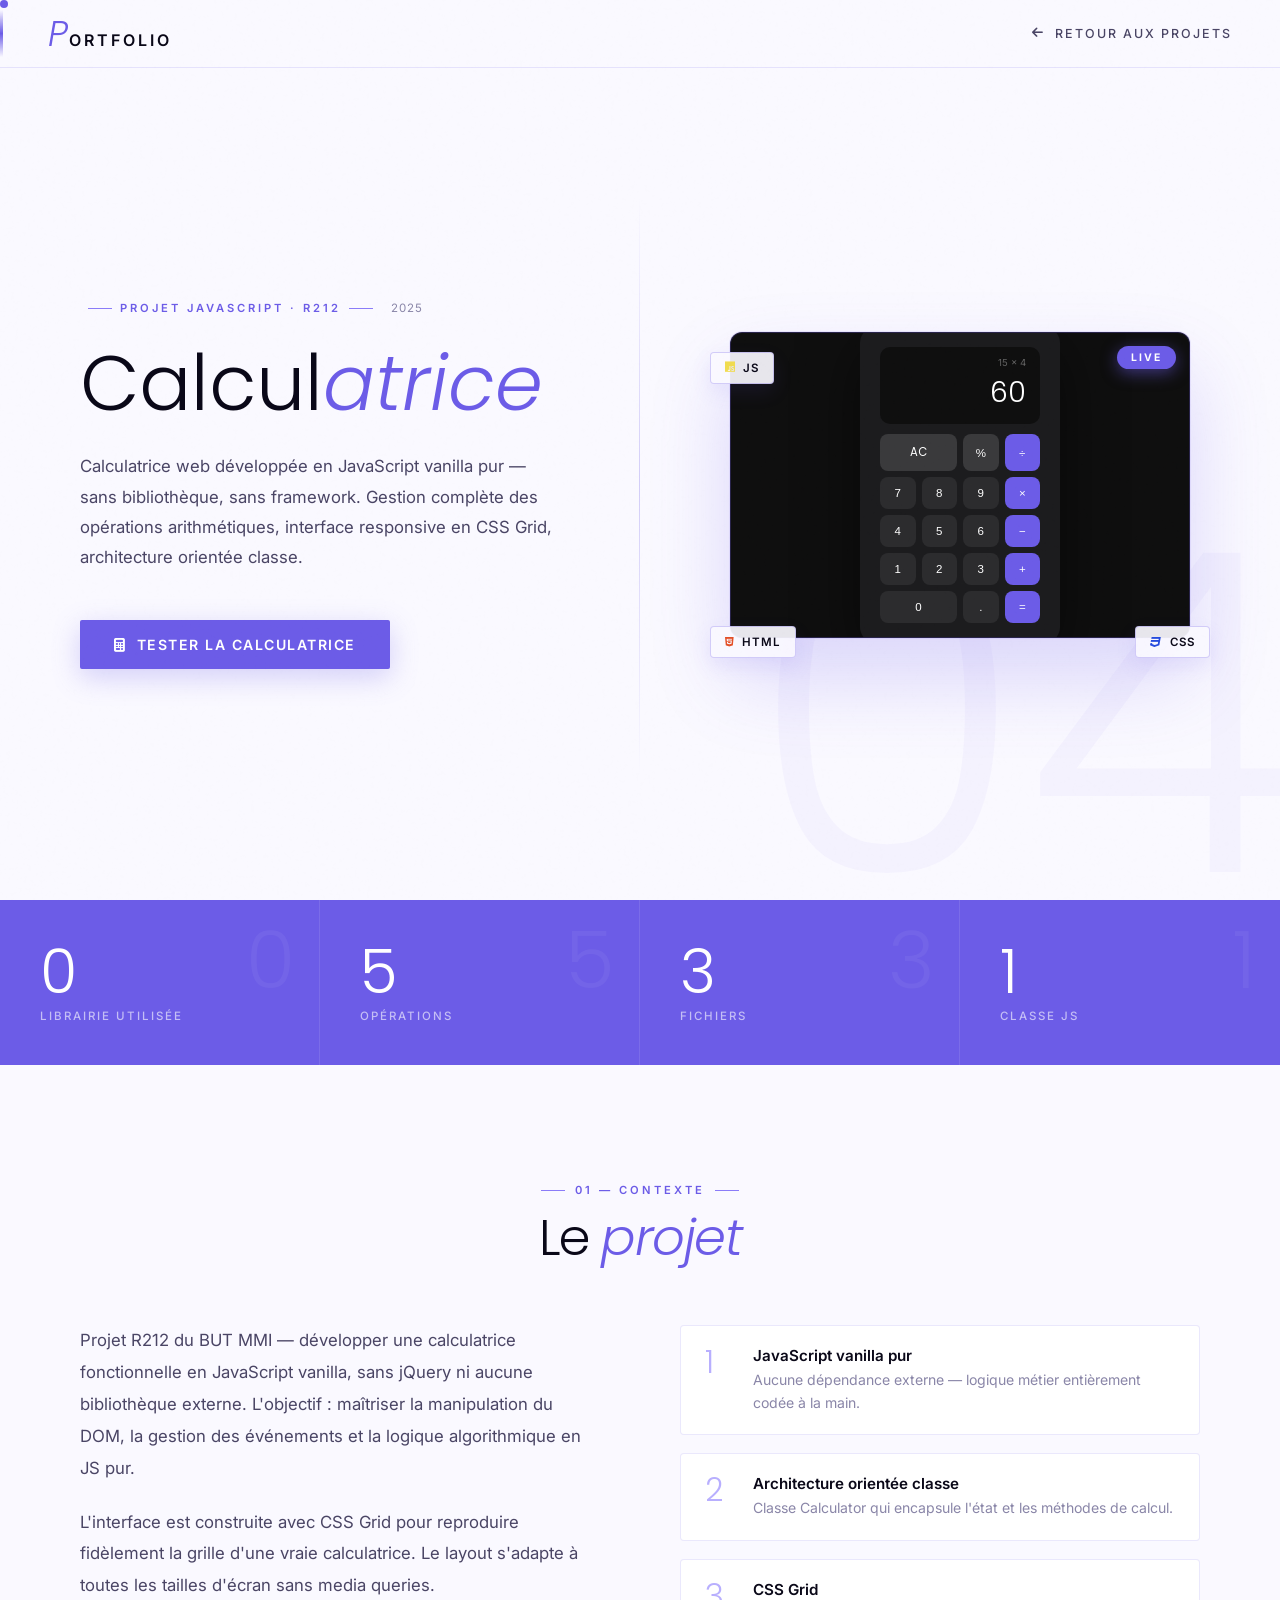
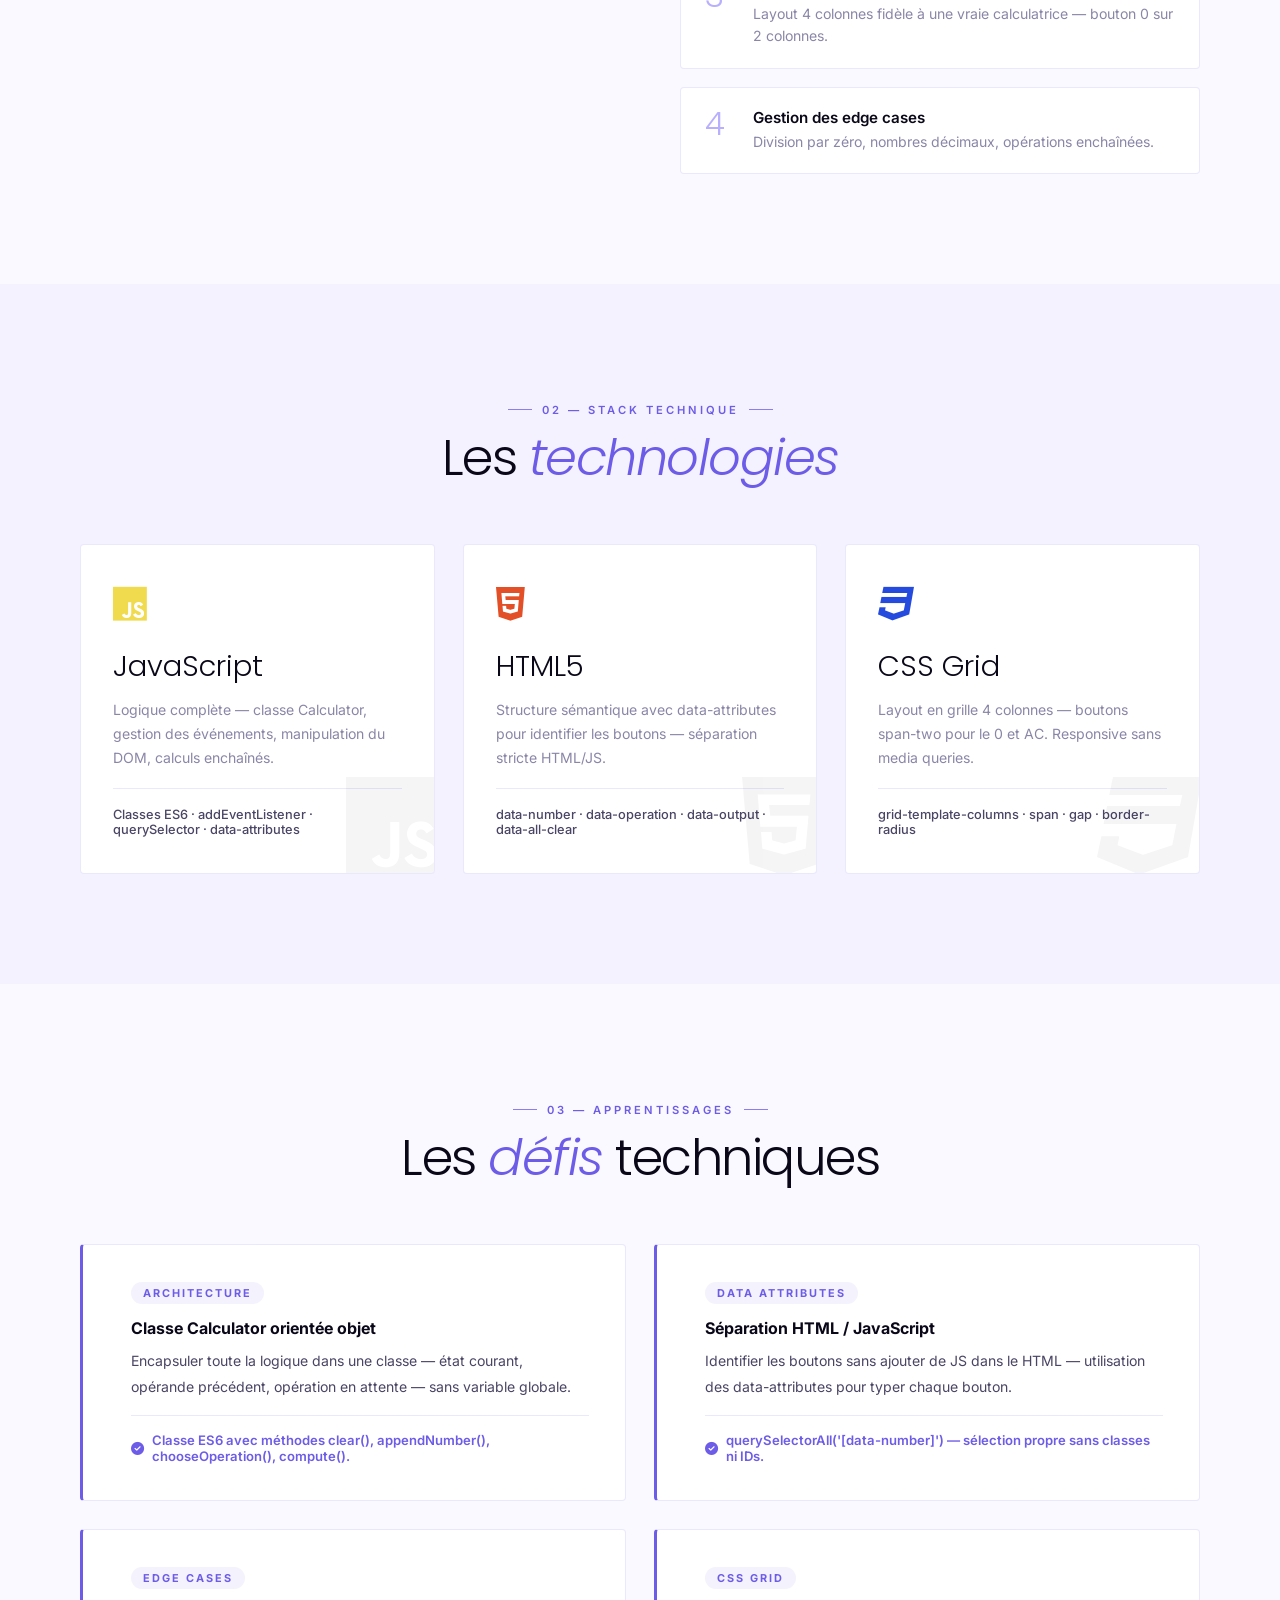
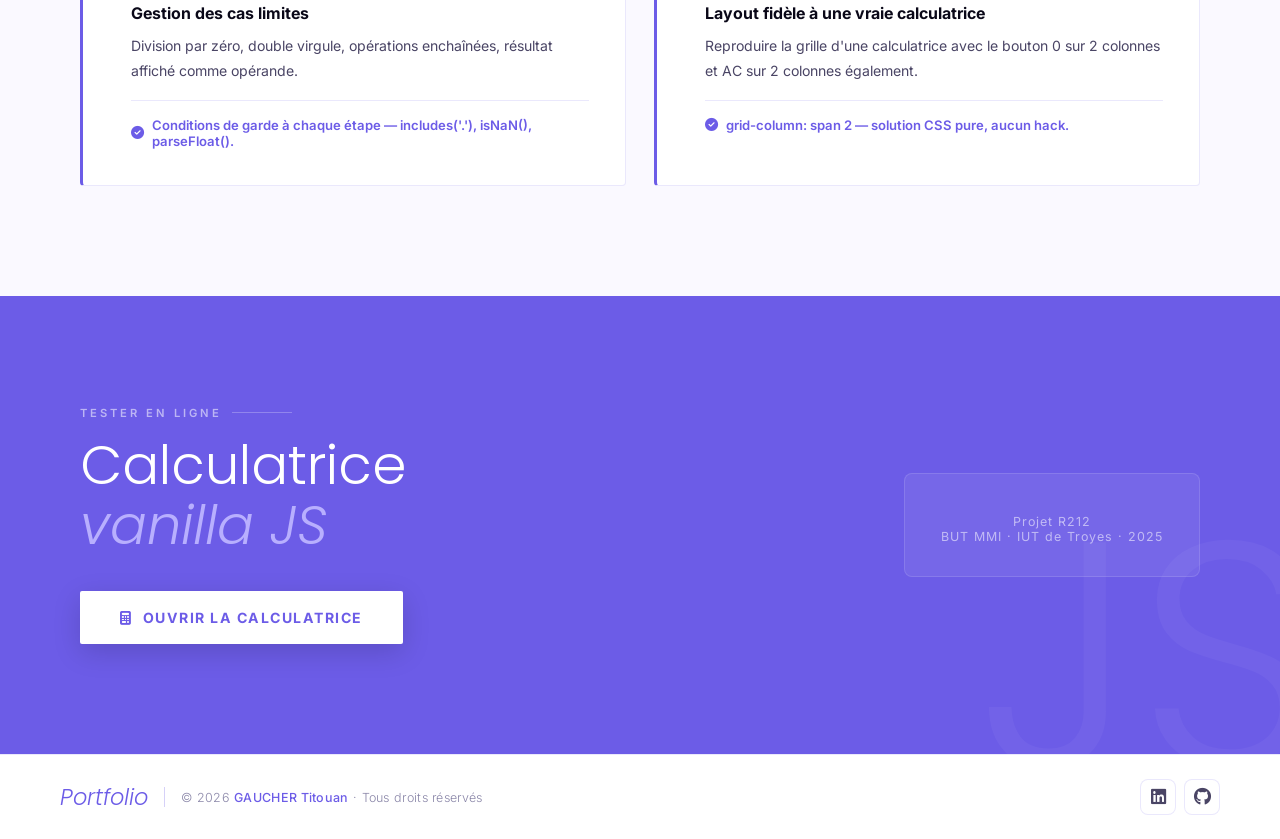
==== projet-calculatrice.html @ d7e6a880 "Optimisations EcoIndex, SEO et GEO" ====
<!DOCTYPE html>
<html lang="fr">
<head>
  <meta charset="UTF-8" />
  <meta name="viewport" content="width=device-width, initial-scale=1.0, viewport-fit=cover" />
  <meta name="description" content="Calculatrice développée en JavaScript vanilla par Titouan Gaucher, étudiant BUT MMI à Troyes. Interface moderne sans framework." />
  <title>Calculatrice JavaScript Vanilla | Titouan Gaucher</title>

  <link rel="canonical" href="https://titoox.github.io/projet-calculatrice.html" />
  <meta property="og:title" content="Calculatrice JavaScript Vanilla | Titouan Gaucher">
  <meta property="og:description" content="Calculatrice développée en JavaScript vanilla par Titouan Gaucher, étudiant BUT MMI à Troyes.">
  <meta property="og:image" content="https://titoox.github.io/images/photo_profil.webp">
  <meta property="og:type" content="website">
  <meta property="og:url" content="https://titoox.github.io/projet-calculatrice.html">
  <meta property="og:locale" content="fr_FR">
  <link rel="preconnect" href="https://fonts.googleapis.com" crossorigin>
  <link rel="preconnect" href="https://fonts.gstatic.com" crossorigin>
  <link rel="stylesheet" href="https://fonts.googleapis.com/css2?family=Poppins:ital,wght@0,300;0,400;0,600;0,700;0,800;1,300&family=Inter:wght@200;300;400;500&display=swap">
  <link rel="stylesheet" href="https://cdnjs.cloudflare.com/ajax/libs/font-awesome/6.5.2/css/all.min.css" />
  <link rel="icon" type="image/png" href="./images/favicon.png" />
  <link rel="stylesheet" href="css/styles.css" />
  <link rel="stylesheet" href="css/responsive.css" />
  <link rel="stylesheet" href="css/scroll.css" />
  <link rel="stylesheet" href="css/projet.css" />
</head>
<body>

  <div class="cursor" id="cursor"></div>
  <div class="grain-overlay" aria-hidden="true"></div>

  <header class="en-tete">
    <a class="logo" href="index.html">
      <span class="logo-p">P</span>
      <span class="logo-rest">ortfolio</span>
    </a>
    <a class="nav-back" href="index.html#projets">
      <i class="fa-solid fa-arrow-left"></i> Retour aux projets
    </a>
  </header>

  <!-- HERO -->
  <section class="projet-hero">
    <span class="projet-hero__bg-num" aria-hidden="true">04</span>

    <div class="projet-hero__left">
      <div class="projet-meta reveal">
        <span class="projet-meta__label">Projet JavaScript · R212</span>
        <span class="projet-meta__annee">2025</span>
      </div>

      <h1 class="projet-hero__titre reveal">
        Calcul<em>atrice</em>
      </h1>

      <p class="projet-hero__desc reveal">
        Calculatrice web développée en JavaScript vanilla pur — sans bibliothèque, 
        sans framework. Gestion complète des opérations arithmétiques, 
        interface responsive en CSS Grid, architecture orientée classe.
      </p>

      <div class="projet-hero__actions reveal">
        <a class="btn-demo" href="https://titoox.github.io/Calculatrice-JS/" target="_blank" rel="noopener">
          <i class="fa-solid fa-calculator"></i> Tester la calculatrice
        </a>
      </div>
    </div>

    <div class="projet-hero__right">
      <div class="preview-wrapper">
        <span class="preview-badge">Live</span>
        <div class="preview-frame reveal-right" style="background:#0f0f0f; display:flex; align-items:center; justify-content:center; padding:28px;">
          <div style="background:#1c1c1e; border-radius:16px; padding:20px; width:100%; max-width:200px; box-shadow:0 20px 60px rgba(0,0,0,0.5);">
            <div style="background:#0f0f0f; border-radius:10px; padding:10px 14px; text-align:right; margin-bottom:10px;">
              <div style="font-size:0.6em; color:rgba(255,255,255,0.35); margin-bottom:3px; font-family:'Inter',sans-serif;">15 × 4</div>
              <div style="font-size:1.8em; color:white; font-weight:300; font-family:'Poppins',sans-serif;">60</div>
            </div>
            <div style="display:grid; grid-template-columns:repeat(4,1fr); gap:6px;">
              <button style="grid-column:span 2; background:#3a3a3c; border:none; border-radius:8px; padding:10px 0; color:white; font-size:0.72em; font-family:'Poppins',sans-serif; cursor:pointer;">AC</button>
              <button style="background:#3a3a3c; border:none; border-radius:8px; padding:10px 0; color:white; font-size:0.72em; cursor:pointer;">%</button>
              <button style="background:var(--v1); border:none; border-radius:8px; padding:10px 0; color:white; font-size:0.72em; cursor:pointer;">÷</button>
              <button style="background:#2c2c2e; border:none; border-radius:8px; padding:10px 0; color:white; font-size:0.72em; cursor:pointer;">7</button>
              <button style="background:#2c2c2e; border:none; border-radius:8px; padding:10px 0; color:white; font-size:0.72em; cursor:pointer;">8</button>
              <button style="background:#2c2c2e; border:none; border-radius:8px; padding:10px 0; color:white; font-size:0.72em; cursor:pointer;">9</button>
              <button style="background:var(--v1); border:none; border-radius:8px; padding:10px 0; color:white; font-size:0.72em; cursor:pointer;">×</button>
              <button style="background:#2c2c2e; border:none; border-radius:8px; padding:10px 0; color:white; font-size:0.72em; cursor:pointer;">4</button>
              <button style="background:#2c2c2e; border:none; border-radius:8px; padding:10px 0; color:white; font-size:0.72em; cursor:pointer;">5</button>
              <button style="background:#2c2c2e; border:none; border-radius:8px; padding:10px 0; color:white; font-size:0.72em; cursor:pointer;">6</button>
              <button style="background:var(--v1); border:none; border-radius:8px; padding:10px 0; color:white; font-size:0.72em; cursor:pointer;">−</button>
              <button style="background:#2c2c2e; border:none; border-radius:8px; padding:10px 0; color:white; font-size:0.72em; cursor:pointer;">1</button>
              <button style="background:#2c2c2e; border:none; border-radius:8px; padding:10px 0; color:white; font-size:0.72em; cursor:pointer;">2</button>
              <button style="background:#2c2c2e; border:none; border-radius:8px; padding:10px 0; color:white; font-size:0.72em; cursor:pointer;">3</button>
              <button style="background:var(--v1); border:none; border-radius:8px; padding:10px 0; color:white; font-size:0.72em; cursor:pointer;">+</button>
              <button style="grid-column:span 2; background:#2c2c2e; border:none; border-radius:8px; padding:10px 0; color:white; font-size:0.72em; cursor:pointer;">0</button>
              <button style="background:#2c2c2e; border:none; border-radius:8px; padding:10px 0; color:white; font-size:0.72em; cursor:pointer;">.</button>
              <button style="background:var(--v1); border:none; border-radius:8px; padding:10px 0; color:white; font-size:0.72em; cursor:pointer;">=</button>
            </div>
          </div>
        </div>
        <div class="preview-tag preview-tag--css">
          <i class="fa-brands fa-js" style="color:#f0db4f"></i> JS
        </div>
        <div class="preview-tag preview-tag--js">
          <i class="fa-brands fa-html5" style="color:#e34f26"></i> HTML
        </div>
        <div class="preview-tag preview-tag--html">
          <i class="fa-brands fa-css3" style="color:#254bde"></i> CSS
        </div>
      </div>
    </div>
  </section>

  <!-- STATS -->
  <div class="stats-bar">
    <div class="stat-item reveal">
      <span class="stat-item__deco">0</span>
      <div class="stat-item__num">0</div>
      <div class="stat-item__label">Librairie utilisée</div>
    </div>
    <div class="stat-item reveal">
      <span class="stat-item__deco">5</span>
      <div class="stat-item__num">5</div>
      <div class="stat-item__label">Opérations</div>
    </div>
    <div class="stat-item reveal">
      <span class="stat-item__deco">3</span>
      <div class="stat-item__num">3</div>
      <div class="stat-item__label">Fichiers</div>
    </div>
    <div class="stat-item reveal">
      <span class="stat-item__deco">1</span>
      <div class="stat-item__num">1</div>
      <div class="stat-item__label">Classe JS</div>
    </div>
  </div>

  <!-- CONTEXTE -->
  <section class="section">
    <div class="section-header reveal">
      <div class="section-label">01 — Contexte</div>
      <h2 class="titre-section">Le <em>projet</em></h2>
    </div>
    <div class="contexte-grid">
      <div class="contexte-text reveal-left">
        <p>Projet R212 du BUT MMI — développer une calculatrice fonctionnelle en JavaScript vanilla, sans jQuery ni aucune bibliothèque externe. L'objectif : maîtriser la manipulation du DOM, la gestion des événements et la logique algorithmique en JS pur.</p>
        <p>L'interface est construite avec CSS Grid pour reproduire fidèlement la grille d'une vraie calculatrice. Le layout s'adapte à toutes les tailles d'écran sans media queries.</p>
      </div>
      <ul class="objectifs-list reveal-right">
        <li>
          <span class="obj-num">1</span>
          <div class="obj-text">
            <strong>JavaScript vanilla pur</strong>
            <span>Aucune dépendance externe — logique métier entièrement codée à la main.</span>
          </div>
        </li>
        <li>
          <span class="obj-num">2</span>
          <div class="obj-text">
            <strong>Architecture orientée classe</strong>
            <span>Classe Calculator qui encapsule l'état et les méthodes de calcul.</span>
          </div>
        </li>
        <li>
          <span class="obj-num">3</span>
          <div class="obj-text">
            <strong>CSS Grid</strong>
            <span>Layout 4 colonnes fidèle à une vraie calculatrice — bouton 0 sur 2 colonnes.</span>
          </div>
        </li>
        <li>
          <span class="obj-num">4</span>
          <div class="obj-text">
            <strong>Gestion des edge cases</strong>
            <span>Division par zéro, nombres décimaux, opérations enchaînées.</span>
          </div>
        </li>
      </ul>
    </div>
  </section>

  <!-- STACK -->
  <section class="section section--alt">
    <div class="section-header reveal">
      <div class="section-label">02 — Stack technique</div>
      <h2 class="titre-section">Les <em>technologies</em></h2>
    </div>
    <div class="stack-grid">
      <div class="tech-card reveal">
        <div class="tech-card__icon"><i class="fa-brands fa-js" style="color:#f0db4f"></i></div>
        <div class="tech-card__name">JavaScript</div>
        <div class="tech-card__desc">Logique complète — classe Calculator, gestion des événements, manipulation du DOM, calculs enchaînés.</div>
        <div class="tech-card__usage">Classes ES6 · addEventListener · querySelector · data-attributes</div>
        <div class="tech-card__bg"><i class="fa-brands fa-js"></i></div>
      </div>
      <div class="tech-card reveal">
        <div class="tech-card__icon"><i class="fa-brands fa-html5" style="color:#e34f26"></i></div>
        <div class="tech-card__name">HTML5</div>
        <div class="tech-card__desc">Structure sémantique avec data-attributes pour identifier les boutons — séparation stricte HTML/JS.</div>
        <div class="tech-card__usage">data-number · data-operation · data-output · data-all-clear</div>
        <div class="tech-card__bg"><i class="fa-brands fa-html5"></i></div>
      </div>
      <div class="tech-card reveal">
        <div class="tech-card__icon"><i class="fa-brands fa-css3" style="color:#254bde"></i></div>
        <div class="tech-card__name">CSS Grid</div>
        <div class="tech-card__desc">Layout en grille 4 colonnes — boutons span-two pour le 0 et AC. Responsive sans media queries.</div>
        <div class="tech-card__usage">grid-template-columns · span · gap · border-radius</div>
        <div class="tech-card__bg"><i class="fa-brands fa-css3"></i></div>
      </div>
    </div>
  </section>

  <!-- DÉFIS -->
  <section class="section">
    <div class="section-header reveal">
      <div class="section-label">03 — Apprentissages</div>
      <h2 class="titre-section">Les <em>défis</em> techniques</h2>
    </div>
    <div class="difficultes-grid">
      <div class="diff-card reveal">
        <span class="diff-card__tag">Architecture</span>
        <div class="diff-card__title">Classe Calculator orientée objet</div>
        <div class="diff-card__text">
          Encapsuler toute la logique dans une classe — état courant, opérande précédent, opération en attente — sans variable globale.
        </div>
        <div class="diff-card__solution">
          <i class="fa-solid fa-check-circle"></i>
          Classe ES6 avec méthodes clear(), appendNumber(), chooseOperation(), compute().
        </div>
      </div>
      <div class="diff-card reveal">
        <span class="diff-card__tag">Data attributes</span>
        <div class="diff-card__title">Séparation HTML / JavaScript</div>
        <div class="diff-card__text">
          Identifier les boutons sans ajouter de JS dans le HTML — utilisation des data-attributes pour typer chaque bouton.
        </div>
        <div class="diff-card__solution">
          <i class="fa-solid fa-check-circle"></i>
          querySelectorAll('[data-number]') — sélection propre sans classes ni IDs.
        </div>
      </div>
      <div class="diff-card reveal">
        <span class="diff-card__tag">Edge cases</span>
        <div class="diff-card__title">Gestion des cas limites</div>
        <div class="diff-card__text">
          Division par zéro, double virgule, opérations enchaînées, résultat affiché comme opérande.
        </div>
        <div class="diff-card__solution">
          <i class="fa-solid fa-check-circle"></i>
          Conditions de garde à chaque étape — includes('.'), isNaN(), parseFloat().
        </div>
      </div>
      <div class="diff-card reveal">
        <span class="diff-card__tag">CSS Grid</span>
        <div class="diff-card__title">Layout fidèle à une vraie calculatrice</div>
        <div class="diff-card__text">
          Reproduire la grille d'une calculatrice avec le bouton 0 sur 2 colonnes et AC sur 2 colonnes également.
        </div>
        <div class="diff-card__solution">
          <i class="fa-solid fa-check-circle"></i>
          grid-column: span 2 — solution CSS pure, aucun hack.
        </div>
      </div>
    </div>
  </section>

  <!-- CTA -->
  <section class="cta-section" data-text="JS">
    <div class="cta-left">
      <div class="cta-label">Tester en ligne</div>
      <h2 class="cta-title">Calculatrice<br><em>vanilla JS</em></h2>
      <div class="cta-actions">
        <a class="btn-cta-primary" href="https://titoox.github.io/Calculatrice-JS/" target="_blank" rel="noopener">
          <i class="fa-solid fa-calculator"></i> Ouvrir la calculatrice
        </a>
      </div>
    </div>
    <div class="cta-right">
      <div class="cta-card">
        <div class="cta-card__text">Projet R212<br>BUT MMI · IUT de Troyes · 2025</div>
      </div>
    </div>
  </section>

  <!-- FOOTER -->
  <footer class="pied-de-page">
    <div class="footer-left">
      <a class="footer-logo" href="index.html">Portfolio</a>
      <div class="footer-sep"></div>
      <p class="pied-copyright">
        © 2026 <span class="pied-nom">GAUCHER Titouan</span>
        <span> · </span> Tous droits réservés
      </p>
    </div>
    <nav class="icones-footer" aria-label="Réseaux sociaux">
      <a href="https://www.linkedin.com/in/titouan-gaucher/" target="_blank" aria-label="LinkedIn">
        <i class="fa-brands fa-linkedin"></i>
      </a>
      <a href="https://github.com/Titoox" target="_blank" aria-label="GitHub">
        <i class="fa-brands fa-github"></i>
      </a>
    </nav>
  </footer>

  <button onclick="window.scrollTo({top:0,behavior:'smooth'})" id="bouton-haut" title="Retour en haut" aria-label="Retour en haut de page">
    <svg height="1.1em" viewBox="0 0 512 512"><path d="M233.4 105.4c12.5-12.5 32.8-12.5 45.3 0l192 192c12.5 12.5 12.5 32.8 0 45.3s-32.8 12.5-45.3 0L256 173.3 86.6 342.6c-12.5 12.5-32.8 12.5-45.3 0s-12.5-32.8 0-45.3l192-192z"/></svg>
  </button>

  <script>
    const cursor = document.getElementById('cursor');
    const isTouch = window.matchMedia('(hover: none) and (pointer: coarse)').matches;
    if (cursor && !isTouch) {
      document.body.style.cursor = 'none';
      document.addEventListener('mousemove', e => {
        cursor.style.transform = `translate(${e.clientX - 4}px, ${e.clientY - 4}px)`;
      }, { passive: true });
      document.querySelectorAll('a, button').forEach(el => {
        el.addEventListener('mouseenter', () => cursor.classList.add('hover'));
        el.addEventListener('mouseleave', () => cursor.classList.remove('hover'));
      });
    } else if (cursor) { cursor.style.display = 'none'; }

    const btn = document.getElementById('bouton-haut');
    window.addEventListener('scroll', () => {
      if (btn) btn.style.display = window.scrollY > 400 ? 'flex' : 'none';
    }, { passive: true });

    const observer = new IntersectionObserver((entries) => {
      entries.forEach(e => {
        if (e.isIntersecting) { e.target.classList.add('visible'); observer.unobserve(e.target); }
      });
    }, { threshold: 0.12 });
    document.querySelectorAll('.reveal, .reveal-left, .reveal-right').forEach(el => observer.observe(el));
  </script>

</body>
</html>
---- css/styles.css ----
/* ================================================================
   Portfolio Titouan Gaucher — v4 — Perf-optimized
   Suppression: cursor ring, filter blur, grayscale, floatOrb,
   meshShift, backdrop-filter heavy, fixed grain
   Ajouts: will-change ciblé, contain, GPU hints propres
================================================================ */


:root {
  --v1: #6c5ce7;
  --v2: #8b7cf8;
  --v3: #b8affe;
  --v4: rgba(108,92,231,0.08);
  --v5: rgba(108,92,231,0.18);
  --v-glow: rgba(108,92,231,0.30);

  --blanc: #ffffff;
  --off-white: #faf9ff;
  --gris-clair: #f4f2ff;
  --gris-mid: #e8e4ff;
  --texte: #0a0818;
  --texte2: #4a4565;
  --texte3: #8a86a8;
  --bordure: rgba(108,92,231,0.14);
  --bordure2: rgba(108,92,231,0.28);

  --serif: "Poppins", sans-serif;
  --sans: "Inter", system-ui, sans-serif;

  --ease-spring: cubic-bezier(0.34, 1.56, 0.64, 1);
  --ease-smooth: cubic-bezier(0.4, 0, 0.2, 1);
}

*, *::before, *::after {
  margin: 0; padding: 0; box-sizing: border-box;
}
html { scroll-behavior: smooth; }
body {
  font-family: var(--sans);
  background: var(--off-white);
  color: var(--texte);
  -webkit-font-smoothing: antialiased;
  overflow-x: hidden;
}

/* cursor:none appliqué uniquement via JS quand le curseur custom est actif */
/* body { cursor: none; } — supprimé du CSS global pour l'accessibilité */
.cursor {
  position: fixed;
  width: 8px; height: 8px;
  background: var(--v1);
  border-radius: 50%;
  pointer-events: none;
  z-index: 10000;
  top: 0; left: 0;
  /* translate via JS transform direct, pas de transition pour 0 lag */
  will-change: transform;
}
/* Grossit légèrement sur les éléments interactifs */
.cursor.hover {
  width: 14px; height: 14px;
  background: var(--v2);
  transition: width 0.15s ease, height 0.15s ease, background 0.15s ease;
}
/* Curseur normal pour les champs de texte */
input, textarea, select { cursor: text; }

/* Grain — position: absolute sur wrapper, pas fixed */
.grain-overlay {
  position: fixed; inset: 0;
  background-image: url("data:image/svg+xml,%3Csvg viewBox='0 0 256 256' xmlns='http://www.w3.org/2000/svg'%3E%3Cfilter id='n'%3E%3CfeTurbulence type='fractalNoise' baseFrequency='0.85' numOctaves='3' stitchTiles='stitch'/%3E%3C/filter%3E%3Crect width='100%25' height='100%25' filter='url(%23n)' opacity='0.025'/%3E%3C/svg%3E");
  pointer-events: none;
  z-index: 9998;
  opacity: 0.35;
  /* Pas de repaint — layer compositing only */
  will-change: auto;
  contain: strict;
}


/* ── NAV TOGGLE (hamburger) — Caché par défaut sur desktop ── */
.nav-toggle {
  display: none;
}
/* ================================================================
   HEADER
================================================================ */
.en-tete {
  position: fixed; top: 0; left: 0; right: 0; z-index: 997;
  display: flex; justify-content: space-between; align-items: center;
  padding: 0 60px;
  height: 70px;
  background: rgba(250,249,255,0.88);
  /* Réduit vs v3: était blur(24px) saturate(200%) — coûteux */
  backdrop-filter: blur(12px);
  -webkit-backdrop-filter: blur(12px);
  border-bottom: 1px solid var(--bordure);
  contain: layout style;
}
.en-tete::before {
  content: "";
  position: absolute;
  left: 0; top: 15%; height: 70%;
  width: 3px;
  background: linear-gradient(to bottom, transparent, var(--v1), transparent);
}

.logo {
  text-decoration: none;
  display: flex; align-items: baseline; gap: 2px;
  color: var(--texte);
  letter-spacing: -1px;
}
.logo-p {
  font-family: var(--serif);
  font-style: italic; font-weight: 300; font-size: 2.2em;
  color: var(--v1); line-height: 1;
}
.logo-rest {
  font-family: var(--sans);
  font-weight: 600; font-size: 1em;
  letter-spacing: 3px; text-transform: uppercase;
  color: var(--texte);
}

.navigation__liste { list-style: none; display: flex; align-items: center; }
.navigation__liste a {
  position: relative;
  display: block; padding: 8px 20px;
  color: var(--texte2); text-decoration: none;
  font-size: 0.78em; font-weight: 500;
  letter-spacing: 2px; text-transform: uppercase;
  transition: color 0.25s ease;
}
.navigation__liste a::after {
  content: "";
  position: absolute; bottom: 4px; left: 20px; right: 20px;
  height: 1px; background: var(--v1);
  transform: scaleX(0);
  transition: transform 0.25s var(--ease-smooth);
  transform-origin: left;
  will-change: transform;
}
.navigation__liste a:hover { color: var(--v1); }
.navigation__liste a:hover::after { transform: scaleX(1); }

/* ================================================================
   HERO — asymétrique, sans animations continues
================================================================ */
.hero {
  position: relative;
  min-height: 100vh;
  display: grid;
  grid-template-columns: 1fr 1fr;
  /* overflow:hidden retiré — il coupait les icônes LinkedIn/GitHub positionnées en absolu */
  background: var(--off-white);
}
.hero::before {
  content: "";
  position: absolute; top: -20%; left: -10%;
  width: 70%; height: 140%;
  background: linear-gradient(135deg, rgba(108,92,231,0.05) 0%, rgba(184,175,254,0.03) 50%, transparent 100%);
  clip-path: polygon(0 0, 85% 0, 100% 100%, 0% 100%);
  pointer-events: none;
}
/* Orbe statique (pas d'animation continue) */
.hero::after {
  content: "";
  position: absolute; top: 10%; right: 5%;
  width: 420px; height: 420px;
  border-radius: 50%;
  background: radial-gradient(circle, rgba(108,92,231,0.09) 0%, transparent 70%);
  pointer-events: none;
}

.hero__left {
  position: relative; z-index: 2;
  display: flex; flex-direction: column; justify-content: center;
  padding: 120px 60px 80px 80px;
}
.hero__number {
  position: absolute; top: 50%; left: 60px;
  transform: translateY(-50%);
  font-family: var(--serif); font-size: 18em; font-weight: 300;
  color: rgba(108,92,231,0.04);
  line-height: 1; pointer-events: none; user-select: none;
  letter-spacing: -10px;
  /* Contenu décoratif — isolé du layout */
  contain: layout style paint;
}

.hero__eyebrow {
  display: flex; align-items: center; gap: 14px;
  margin-bottom: 24px;
}
.hero__eyebrow-line { width: 40px; height: 1px; background: var(--v1); }
.hero__eyebrow-text {
  font-size: 0.72em; font-weight: 600;
  letter-spacing: 3px; text-transform: uppercase;
  color: var(--v1);
}

/* Dot pulsant — animation simple opacity only, pas de box-shadow animé */
.hero__eyebrow-dot {
  display: inline-block;
  width: 6px; height: 6px;
  border-radius: 50%; background: #22c55e;
  animation: dotPulse 2.5s ease-in-out infinite;
}
@keyframes dotPulse {
  0%, 100% { opacity: 1; }
  50%       { opacity: 0.35; }
}

.hero__titre {
  font-family: var(--serif);
  font-size: clamp(3.5em, 6vw, 5.5em);
  font-weight: 300; line-height: 1.0;
  color: var(--texte); letter-spacing: -2px;
  margin-bottom: 8px;
}
.hero__titre em { font-style: italic; color: var(--v1); }
.hero__titre .hero__nom-block {
  display: block; font-weight: 600; letter-spacing: -3px;
}

.hero__tagline {
  font-size: 1em; color: var(--texte2); line-height: 1.7;
  max-width: 380px; margin: 24px 0 44px;
  font-weight: 300;
  border-left: 2px solid var(--v2); padding-left: 18px;
}

.hero__actions { display: flex; align-items: center; gap: 24px; }

/* Hint scroll — opacity seulement, pas de box-shadow ou blur */
.hero__scroll-hint {
  position: absolute; bottom: 40px; left: 80px;
  display: flex; align-items: center; gap: 10px;
  font-size: 0.7em; letter-spacing: 2px; text-transform: uppercase;
  color: var(--texte3);
}
.hero__scroll-hint::before {
  content: "";
  width: 1px; height: 40px;
  background: linear-gradient(to bottom, transparent, var(--v1));
  animation: scrollLine 2.5s ease-in-out infinite;
  will-change: opacity;
}
@keyframes scrollLine {
  0%, 100% { opacity: 0.3; }
  50%       { opacity: 0.9; }
}

/* Colonne droite */
.hero__right {
  position: relative; z-index: 1;
  display: flex; align-items: center; justify-content: center;
  padding: 100px 60px 80px 0;
}

/* Wrapper interne : photo + icônes côte à côte en flexbox — plus de position:absolute */
.hero__right-inner {
  display: flex;
  align-items: center;
  gap: 16px;
  align-self: center;
}

/* Icônes hero — colonne verticale en flexbox statique */
.icones-hero {
  display: flex;
  flex-direction: column;
  gap: 10px;
}
.icones-hero a {
  display: flex; align-items: center; justify-content: center;
  width: 40px; height: 40px;
  background: var(--blanc); border: 1px solid var(--bordure);
  border-radius: 10px; color: var(--texte2); font-size: 1em;
  text-decoration: none;
  transition: background 0.2s ease, color 0.2s ease, border-color 0.2s ease,
              transform 0.2s var(--ease-spring), box-shadow 0.2s ease;
  box-shadow: 0 4px 12px rgba(0,0,0,0.05);
}
.icones-hero a:hover {
  background: var(--v1); color: #fff;
  border-color: var(--v1);
  transform: scale(1.1);
  box-shadow: 0 8px 20px var(--v-glow);
}

.hero__photo-frame {
  position: relative;
  will-change: transform; /* Pour le scroll reveal */
}
.hero__photo-frame::before {
  content: "";
  position: absolute; top: -20px; right: -20px;
  width: 100%; height: 100%;
  border: 1.5px solid var(--bordure2); border-radius: 4px; z-index: 0;
}
.hero__photo-frame::after {
  content: "";
  position: absolute; bottom: -30px; left: -30px;
  width: 80px; height: 80px;
  background: linear-gradient(135deg, var(--v1), var(--v2));
  border-radius: 50%; opacity: 0.12; z-index: 0;
}
.hero__photo-frame img {
  position: relative; z-index: 1;
  width: 320px; border-radius: 4px; display: block;
  /* Supprimé: filter grayscale (paint layer inutile) */
  box-shadow: 30px 40px 80px rgba(108,92,231,0.15), -10px -10px 40px rgba(0,0,0,0.04);
  /* Pas de transition sur filter */
}

/* Badge "Open to work" — positionné sous la photo, aligné à gauche */
.hero__photo-tag {
  position: absolute; bottom: -20px; left: 0;
  background: var(--blanc); border: 1px solid var(--bordure2);
  border-radius: 8px; padding: 10px 16px; z-index: 2;
  box-shadow: 0 8px 24px rgba(108,92,231,0.10);
  display: flex; align-items: center; gap: 10px;
}
.hero__photo-tag-dot {
  width: 8px; height: 8px; border-radius: 50%; background: #22c55e;
  /* Réduit: était box-shadow animé — remplacé par opacity seul */
  animation: dotPulse 2.5s ease-in-out infinite;
  will-change: opacity;
}
.hero__photo-tag span { font-size: 0.8em; color: var(--texte2); font-weight: 500; }

/* ── Icônes footer ── */
.icones-footer {
  display: flex; flex-direction: row; gap: 8px;
}
.icones-footer a {
  display: inline-flex; align-items: center; justify-content: center;
  width: 36px; height: 36px; border-radius: 8px;
  border: 1px solid var(--bordure);
  background: var(--blanc);
  color: var(--texte2); font-size: 1.1em; text-decoration: none;
  transition: color 0.2s ease, background 0.2s ease, border-color 0.2s ease,
              transform 0.2s var(--ease-spring);
  will-change: transform;
}
.icones-footer a:hover {
  color: var(--v1); background: var(--gris-clair);
  border-color: var(--v2); transform: translateY(-2px);
}

/* Vagues */
.vagues-conteneur {
  position: absolute; bottom: 0; left: 0; right: 0;
  line-height: 0; z-index: 3;
}
.vagues { width: 100%; height: 14vh; min-height: 80px; max-height: 120px; }
.parallaxe > use {
  animation: mouvement-infini 25s cubic-bezier(0.55,0.5,0.45,0.5) infinite;
  will-change: transform;
}
.parallaxe > use:nth-child(1) { animation-delay: -2s; animation-duration: 7s; }
.parallaxe > use:nth-child(2) { animation-delay: -3s; animation-duration: 10s; }
.parallaxe > use:nth-child(3) { animation-delay: -4s; animation-duration: 13s; }
@keyframes mouvement-infini {
  0%   { transform: translate3d(-90px,0,0); }
  100% { transform: translate3d(85px,0,0); }
}

/* ================================================================
   BOUTONS
================================================================ */
@keyframes flash {
  from { opacity:0; left:0%; }
  50%  { opacity:1; }
  to   { opacity:0; left:100%; }
}

.bouton-principal {
  position: relative;
  display: inline-flex; align-items: center; gap: 8px;
  font-family: var(--sans);
  font-size: 0.82em; font-weight: 600;
  letter-spacing: 1.5px; text-transform: uppercase;
  padding: 14px 32px;
  background: linear-gradient(135deg, var(--v1) 0%, #4834d4 100%);
  color: #fff; border: none; border-radius: 3px;
  overflow: hidden;
  box-shadow: 0 8px 28px var(--v-glow), inset 0 1px 0 rgba(255,255,255,0.12);
  /* Seulement transform + box-shadow — pas filter */
  transition: transform 0.2s var(--ease-spring), box-shadow 0.25s ease;
  will-change: transform;
}
.bouton-principal::before {
  content: ""; display: block; width: 0; height: 100%;
  position: absolute; top: 0; left: 0; opacity: 0;
  background: rgba(255,255,255,0.22);
  box-shadow: 0 0 40px 25px rgba(255,255,255,0.18);
  transform: skewX(-20deg); z-index: 1;
}
.bouton-principal:hover::before { animation: flash 0.45s linear; }
.bouton-principal:hover {
  transform: translateY(-2px);
  box-shadow: 0 14px 44px var(--v-glow);
}
.bouton-principal:active { transform: scale(0.97); }

.hero__link-cv {
  display: inline-flex; align-items: center; gap: 8px;
  font-size: 0.82em; font-weight: 500; letter-spacing: 1px;
  text-transform: uppercase; text-decoration: none;
  color: var(--texte2);
  transition: color 0.2s ease;
}
.hero__link-cv i { transition: transform 0.2s ease; will-change: transform; }
.hero__link-cv:hover { color: var(--v1); }
.hero__link-cv:hover i { transform: translateX(4px); }

/* ── Bouton retour en haut ── */
#bouton-haut {
  display: none; position: fixed;
  bottom: 36px; right: 36px; z-index: 99;
  width: 46px; height: 46px;
  background: var(--blanc);
  border: 1px solid var(--bordure2); border-radius: 50%;
  box-shadow: 0 6px 24px rgba(108,92,231,0.12);
  transition: background 0.2s ease, transform 0.2s var(--ease-spring), box-shadow 0.2s ease;
  will-change: transform;
  align-items: center; justify-content: center;
}
#bouton-haut:hover {
  background: var(--v1);
  transform: translateY(-3px) scale(1.06);
  box-shadow: 0 10px 30px var(--v-glow);
}
#bouton-haut:hover svg { fill: #fff; }
#bouton-haut svg { fill: var(--v1); transition: fill 0.2s ease; }

/* ================================================================
   TITRES DE SECTION
================================================================ */
.section-header {
  text-align: center;
  margin-bottom: 70px;
}
.section-label {
  display: inline-flex; align-items: center; gap: 10px;
  font-size: 0.7em; font-weight: 600; letter-spacing: 3px;
  text-transform: uppercase; color: var(--v1);
  margin-bottom: 14px;
}
.section-label::before, .section-label::after {
  content: ""; width: 24px; height: 1px; background: var(--v2);
}
.titre-section {
  font-family: var(--serif);
  font-size: 3.2em; font-weight: 300;
  letter-spacing: -1.5px; line-height: 1.05; color: var(--texte);
}
.titre-section em { font-style: italic; color: var(--v1); }

/* ================================================================
   SECTION PROFIL
================================================================ */
.section-profil {
  padding: 130px 0;
  background: var(--off-white);
  position: relative; overflow: hidden;
}
.section-profil::before {
  content: "";
  position: absolute; top: 0; left: 0; right: 0; height: 1px;
  background: linear-gradient(90deg, transparent, var(--v1), transparent);
}
/* Texte décoratif "About" — vrai élément HTML pour un z-index fiable */
.section-deco-text {
  position: absolute;
  right: -80px; top: 42%;
  transform: translateY(-50%) rotate(90deg);
  font-family: var(--serif); font-size: 12em; font-weight: 300;
  color: rgba(108,92,231,0.05);
  pointer-events: none; user-select: none;
  letter-spacing: -5px; white-space: nowrap;
  z-index: 0;
}

.profil-container { max-width: 1200px; margin: 0 auto; padding: 0 80px; }

.profil-grid {
  display: grid;
  grid-template-columns: 1fr 80px 1fr;
  align-items: start; margin-bottom: 100px;
  position: relative; z-index: 1;
}
.profil-divider {
  display: flex; flex-direction: column; align-items: center;
  padding-top: 8px;
}
.profil-divider-dot {
  width: 10px; height: 10px; border-radius: 50%; background: var(--v1); flex-shrink: 0;
}
.profil-divider-line {
  width: 1px; flex: 1; min-height: 200px;
  background: linear-gradient(to bottom, var(--v2), transparent);
}

.profil-texte h3 {
  font-family: var(--serif);
  font-size: 1.8em; font-weight: 300; font-style: italic;
  color: var(--texte); margin-bottom: 20px; letter-spacing: -0.5px;
}
.profil-texte p {
  color: var(--texte2); line-height: 1.9; font-size: 0.97em; font-weight: 300;
}
.profil-texte p + p { margin-top: 16px; }

.profil-photo-col {
  display: flex; flex-direction: column; align-items: flex-start; gap: 24px;
}
.profil-photo-col img {
  width: 100%; max-width: 300px; border-radius: 3px; display: block;
  /* Supprimé: filter grayscale + transition filter */
  box-shadow: 20px 30px 60px rgba(108,92,231,0.13);
  transition: transform 0.35s var(--ease-smooth);
  will-change: transform;
}
.profil-photo-col img:hover { transform: scale(1.01); }

.profil-stats { display: flex; flex-direction: column; gap: 16px; width: 100%; }
.profil-stat {
  padding: 16px 20px;
  background: var(--blanc); border: 1px solid var(--bordure);
  border-radius: 3px; border-left: 3px solid var(--v1);
}
.profil-stat-num {
  font-family: var(--serif); font-size: 2em; font-weight: 600;
  color: var(--v1); line-height: 1; letter-spacing: -1px;
}
.profil-stat-label {
  font-size: 0.75em; color: var(--texte3);
  text-transform: uppercase; letter-spacing: 1.5px; margin-top: 3px;
}

.bouton-cv {
  display: inline-flex; align-items: center; gap: 10px;
  margin-top: 28px; position: relative;
  padding: 12px 28px; border: 1px solid var(--v1); border-radius: 3px;
  font-size: 0.78em; font-weight: 600; letter-spacing: 2px; text-transform: uppercase;
  color: var(--v1); background: transparent; text-decoration: none;
  overflow: hidden;
  transition: color 0.3s ease, transform 0.2s var(--ease-smooth);
  will-change: transform;
  z-index: 0;
}
.bouton-cv::before {
  content: ""; display: block; width: 0; height: 100%;
  position: absolute; top: 0; left: 0; opacity: 0;
  background: rgba(255,255,255,0.28);
  box-shadow: 0 0 40px 25px rgba(255,255,255,0.2);
  transform: skewX(-20deg); z-index: 1;
}
.bouton-cv::after {
  content: ""; position: absolute; inset: 0;
  background: linear-gradient(135deg, var(--v1), #4834d4);
  opacity: 0; transition: opacity 0.3s ease; z-index: -1;
}
.bouton-cv:hover { color: #fff; transform: translateY(-1px); }
.bouton-cv:hover::after { opacity: 1; }
.bouton-cv:hover::before { animation: flash 0.45s linear; }

/* ================================================================
   COMPÉTENCES
================================================================ */
.competences-section { padding-top: 60px; border-top: 1px solid var(--bordure); }
.competences-intro {
  text-align: center; font-size: 0.97em; color: var(--texte2);
  line-height: 1.9; max-width: 600px; margin: 0 auto 60px; font-weight: 300;
}
.competences-grille {
  display: grid; grid-template-columns: repeat(3, 1fr);
  gap: 2px; background: var(--bordure);
  border: 1px solid var(--bordure); border-radius: 4px; overflow: hidden;
}

.carte-competence {
  background: var(--blanc); padding: 44px 32px; text-align: center;
  position: relative; overflow: hidden;
  /* Transition sur background + transform uniquement */
  transition: background 0.25s ease, transform 0.25s var(--ease-spring);
  will-change: transform;
  contain: content;
}
.carte-competence::before {
  content: "";
  position: absolute; bottom: 0; left: 0; right: 0; height: 3px;
  background: linear-gradient(90deg, var(--v1), var(--v2));
  transform: scaleX(0);
  transform-origin: left;
  transition: transform 0.3s var(--ease-smooth);
  will-change: transform;
}
.carte-competence:hover { background: var(--gris-clair); }
.carte-competence:hover::before { transform: scaleX(1); }

.carte-competence h4 {
  font-family: var(--serif); font-size: 1.3em; font-weight: 400; font-style: italic;
  color: var(--texte); margin-bottom: 24px;
}
.carte-competence .fa-code,
.carte-competence .fa-gear,
.carte-competence .fa-paintbrush {
  display: inline-flex; align-items: center; justify-content: center;
  width: 52px; height: 52px; border-radius: 12px;
  background: var(--gris-clair); color: var(--v1); font-size: 1.3em;
  margin-bottom: 16px; border: 1px solid var(--bordure);
  transition: background 0.2s ease, color 0.2s ease, transform 0.2s var(--ease-spring);
  will-change: transform;
}
.carte-competence:hover .fa-code,
.carte-competence:hover .fa-gear,
.carte-competence:hover .fa-paintbrush {
  background: var(--v1); color: #fff;
  transform: scale(1.08) rotate(-3deg);
}

.competence-liste p {
  font-size: 0.92em; line-height: 2.4; color: var(--texte2);
  display: flex; align-items: center; justify-content: center; gap: 8px;
}
.competence-liste .fa-brands { font-size: 1.2em; }
.competence-liste img { width: 18px; }

/* ================================================================
   SECTION PROJETS
================================================================ */
.section-projets {
  padding: 130px 0;
  background: var(--blanc);
  position: relative;
  border-top: 1px solid var(--bordure);
  overflow: hidden;
  contain: content;
}
.section-projets::before {
  content: "";
  position: absolute; top: 0; left: 0; right: 0; height: 1px;
  background: linear-gradient(90deg, transparent, var(--v1), transparent);
}
.section-projets::after {
  content: "Work";
  position: absolute; left: -3%; top: 50%;
  transform: translateY(-50%) rotate(-90deg);
  font-family: var(--serif); font-size: 12em; font-weight: 300;
  color: rgba(108,92,231,0.04);
  pointer-events: none; user-select: none;
  letter-spacing: -5px; white-space: nowrap;
  contain: layout style paint;
}

.projets-container { max-width: 1200px; margin: 0 auto; padding: 0 80px; }

.projets-grille {
  display: grid;
  grid-template-columns: repeat(6, 1fr);
  gap: 20px;
}
.carte-projet:nth-child(1) { grid-column: span 4; }
.carte-projet:nth-child(2) { grid-column: span 2; }
.carte-projet:nth-child(3) { grid-column: span 2; }
.carte-projet:nth-child(4) { grid-column: span 2; }
.carte-projet:nth-child(5) { grid-column: span 3; }
.carte-projet:nth-child(6) { grid-column: span 3; }

.carte-projet {
  position: relative; border-radius: 4px; overflow: hidden;
  background: var(--gris-clair); border: 1px solid var(--bordure);
  aspect-ratio: 16/10;
  transition: transform 0.3s var(--ease-spring), box-shadow 0.3s ease;
  will-change: transform;
  contain: content;
}
.carte-projet:hover {
  transform: translateY(-5px);
  box-shadow: 0 22px 55px rgba(108,92,231,0.14);
}

.projet-image { width: 100%; height: 100%; position: absolute; inset: 0; }
.projet-image img {
  width: 100%; height: 100%; object-fit: cover; display: block;
  transition: transform 0.45s ease;
  will-change: transform;
  /* Supprimé: filter saturate (paint layer) */
}
.carte-projet:hover .projet-image img { transform: scale(1.05); }

/* Overlay — opacity-only transition, pas de filter */
.projet-infos {
  position: absolute; inset: 0;
  background: linear-gradient(to top, rgba(108,92,231,0.88) 0%, rgba(72,52,212,0.25) 55%, transparent 100%);
  display: flex; flex-direction: column; justify-content: flex-end;
  padding: 24px;
  opacity: 0;
  transition: opacity 0.3s ease;
  will-change: opacity;
}
.carte-projet:hover .projet-infos { opacity: 1; }

.projet-description {
  font-size: 1em; font-weight: 600; color: #fff;
  transform: translateY(8px);
  transition: transform 0.3s var(--ease-smooth);
  will-change: transform;
  margin-bottom: 0;
}
.carte-projet:hover .projet-description { transform: translateY(0); }

.projet-pied {
  display: flex; justify-content: space-between; align-items: center;
  margin-top: 10px;
  transform: translateY(8px);
  transition: transform 0.3s 0.04s var(--ease-smooth);
  will-change: transform;
}
.carte-projet:hover .projet-pied { transform: translateY(0); }

.projet-technos .fa-brands,
.projet-technos .fa-solid {
  font-size: 1.2em; padding-left: 3px; color: rgba(255,255,255,0.85);
}

.lien-projet {
  position: relative;
  display: inline-flex; align-items: center; gap: 5px;
  text-decoration: none; color: #fff;
  font-size: 0.75em; font-weight: 600;
  letter-spacing: 1.5px; text-transform: uppercase;
  padding: 6px 14px;
  border: 1px solid rgba(255,255,255,0.4); border-radius: 2px;
  overflow: hidden;
  transition: background 0.2s ease, border-color 0.2s ease;
}
.lien-projet::after { content: "↗"; font-size: 1.1em; line-height: 1; }
.lien-projet:hover {
  background: rgba(255,255,255,0.18); border-color: rgba(255,255,255,0.7);
}

/* ================================================================
   SECTION CONTACT
================================================================ */
.section-contact {
  padding: 130px 0;
  background: var(--off-white);
  border-top: 1px solid var(--bordure);
  position: relative; overflow: hidden; text-align: center;
  contain: content;
}
.section-contact::before {
  content: "";
  position: absolute; top: 0; left: 0; right: 0; height: 1px;
  background: linear-gradient(90deg, transparent, var(--v1), transparent);
}
.section-contact::after {
  content: "";
  position: absolute; bottom: -20%; left: 50%;
  transform: translateX(-50%);
  width: 700px; height: 350px; border-radius: 50%;
  background: radial-gradient(circle, rgba(108,92,231,0.05) 0%, transparent 70%);
  pointer-events: none;
  contain: layout style paint;
}

.contact-container { max-width: 1200px; margin: 0 auto; padding: 0 80px; }
.contact-zone { display: flex; justify-content: center; margin-top: 24px; }

.formulaire-fenetre {
  width: 720px; background: var(--blanc);
  border: 1px solid var(--bordure2); border-radius: 12px;
  box-shadow: 0 2px 0 rgba(255,255,255,0.8) inset, 0 36px 90px rgba(108,92,231,0.11), 0 2px 4px rgba(108,92,231,0.06);
  overflow: hidden; text-align: left;
}
.fenetre-barre {
  display: flex; align-items: center; justify-content: space-between;
  padding: 14px 20px;
  background: linear-gradient(180deg, rgba(242,240,255,0.98) 0%, rgba(232,228,255,0.95) 100%);
  border-bottom: 1px solid var(--bordure); position: relative;
}
.fenetre-barre-title {
  position: absolute; left: 50%; top: 50%; transform: translate(-50%,-50%);
  font-size: 0.72em; color: var(--texte3); letter-spacing: 0.5px; font-weight: 500;
}
.fenetre-boutons { display: flex; gap: 7px; }
.fenetre-btn {
  width: 12px; height: 12px; border-radius: 50%;
  cursor: default; transition: filter 0.15s ease;
}
.fenetre-btn:hover { filter: brightness(0.85); }
.fenetre-btn.fermer   { background: #ff5f57; }
.fenetre-btn.agrandir { background: #febc2e; }
.fenetre-btn.reduire  { background: #28c840; }
.fenetre-points { display: flex; gap: 4px; align-items: center; }
.fenetre-point { width: 4px; height: 4px; border-radius: 50%; background: var(--texte3); opacity: 0.4; }

.fenetre-corps { display: flex; min-height: 300px; }

.contact-infos {
  flex: 0 0 240px; padding: 50px 38px;
  display: flex; flex-direction: column;
  border-right: 1px solid var(--bordure);
  background: linear-gradient(160deg, rgba(108,92,231,0.04) 0%, transparent 60%);
}
.contact-titre {
  font-family: var(--serif); font-size: 1.6em; font-weight: 300; font-style: italic;
  color: var(--texte); line-height: 1.2; margin-bottom: 6px;
}
.contact-titre strong {
  display: block; font-style: normal; font-weight: 600;
  font-size: 0.85em; letter-spacing: -0.5px;
}
.contact-titre::after {
  content: ""; display: block; width: 32px; height: 2px;
  background: var(--v1); margin-top: 14px; border-radius: 1px;
}
.contact-accroche {
  margin-top: 20px; color: var(--texte2); font-size: 0.88em;
  line-height: 2; font-weight: 300;
}

.contact-liste {
  flex: 1; padding: 40px 34px;
  display: flex; flex-direction: column; gap: 4px; justify-content: center;
}
.contact-ligne {
  display: flex; align-items: center; gap: 14px;
  padding: 12px 16px; border-radius: 6px;
  text-decoration: none; color: var(--texte2); font-size: 0.88em;
  transition: background 0.2s ease, color 0.2s ease, transform 0.2s var(--ease-smooth);
  border: 1px solid transparent; font-weight: 300;
  will-change: transform;
}
.contact-ligne:not(.contact-ligne--info):hover {
  background: var(--gris-clair); color: var(--v1);
  border-color: var(--bordure);
  transform: translateX(5px);
}
.contact-ligne i { color: var(--v1); font-size: 1em; width: 18px; text-align: center; flex-shrink: 0; }
.separateur { font-size: 1.6em; font-weight: 100; margin: 0 8px; }

/* Responsive fenêtre contact */
@media screen and (max-width: 700px) {
  .fenetre-corps { flex-direction: column; }
  .contact-infos { flex: none; border-right: none; border-bottom: 1px solid var(--bordure); padding: 28px 24px; }
  .contact-liste { padding: 24px; }
}

/* ================================================================
   FOOTER
================================================================ */
.pied-de-page {
  background: var(--blanc); border-top: 1px solid var(--bordure);
  padding: 28px 80px; display: flex; justify-content: space-between; align-items: center;
}
.footer-left { display: flex; align-items: center; gap: 16px; }
.footer-logo {
  font-family: var(--serif); font-style: italic; font-weight: 300; font-size: 1.4em;
  color: var(--v1); text-decoration: none;
}
.footer-sep { width: 1px; height: 20px; background: var(--bordure2); }
.pied-copyright { font-size: 0.78em; color: var(--texte3); font-weight: 300; letter-spacing: 0.3px; }
.pied-nom { color: var(--v1); font-weight: 500; }
.pied-separateur { color: var(--texte3); margin: 0 6px; }

/* .pied-de-page .icones-reseaux remplacé par .icones-footer (voir plus haut) */

/* ================================================================
   SECTION FAQ (GEO)
================================================================ */
.section-faq {
  padding: 80px 0;
  background: var(--fond);
}
.faq-container {
  max-width: 900px;
  margin: 0 auto;
  padding: 0 80px;
}
.faq-liste {
  margin-top: 48px;
  display: flex;
  flex-direction: column;
  gap: 16px;
}
.faq-item {
  background: var(--blanc);
  border: 1px solid var(--bordure);
  border-radius: 4px;
  padding: 28px 32px;
}
.faq-item dt {
  font-family: var(--sans);
  font-weight: 600;
  font-size: 1em;
  color: var(--titre);
  margin-bottom: 10px;
}
.faq-item dd {
  margin: 0;
  font-size: 0.93em;
  color: var(--texte2);
  line-height: 1.7;
}
.faq-item dd a {
  color: var(--v1);
  text-decoration: underline;
}

@media (max-width: 768px) {
  .faq-container { padding: 0 24px; }
}

/* ================================================================
   prefers-reduced-motion — override global
================================================================ */
@media (prefers-reduced-motion: reduce) {
  *, *::before, *::after {
    animation-duration: 0.01ms !important;
    animation-iteration-count: 1 !important;
    transition-duration: 0.01ms !important;
  }
}
---- css/responsive.css ----
/* ================================================================
   responsive.css — Portfolio Titouan Gaucher — v4 Responsive
   Mobile-first · Breakpoints: 320 / 480 / 768 / 1024 / 1440px
   
   Stratégie :
   - Base = mobile (< 480px)
   - Chaque @media monte progressivement
   - Hamburger menu sur < 768px
   - Curseur personnalisé désactivé sur touch
   - Hover réduit sur touch devices
================================================================ */


/* ================================================================
   TOUCH / CURSEUR — Désactiver le curseur custom sur mobile
================================================================ */
@media (hover: none) and (pointer: coarse) {
  body { cursor: auto; }
  .cursor { display: none; }
  
  /* Supprimer les effets hover coûteux sur touch */
  .carte-projet:hover {
    transform: none;
    box-shadow: 0 4px 12px rgba(108,92,231,0.08);
  }
  .carte-projet:hover .projet-image img { transform: none; }
  .carte-competence:hover { transform: none; }
  .icones-hero a:hover { transform: none; }
  .bouton-principal:hover { transform: none; }
}


/* ================================================================
   BASE MOBILE — < 480px  (iPhone SE, petits Android)
================================================================ */
@media screen and (max-width: 479px) {

  /* ── Globals ── */
  html { font-size: 15px; }

  /* ── HEADER / NAV HAMBURGER ── */
  .en-tete {
    padding: 0 20px;
    height: 60px;
    position: fixed;
    justify-content: space-between;
  }
  .en-tete::before { display: none; }

  .logo-p { font-size: 1.8em; }
  .logo-rest { font-size: 0.85em; letter-spacing: 2px; }

  /* Hamburger button */
  .nav-toggle {
    display: flex;
    flex-direction: column;
    justify-content: center;
    gap: 5px;
    width: 36px; height: 36px;
    background: none; border: none;
    cursor: pointer; padding: 4px;
    z-index: 1001;
  }
  .nav-toggle span {
    display: block;
    width: 22px; height: 1.5px;
    background: var(--texte);
    border-radius: 2px;
    transition: all 0.3s var(--ease-smooth);
    transform-origin: center;
  }
  /* Croix quand ouvert */
  .nav-toggle.open span:nth-child(1) { transform: translateY(6.5px) rotate(45deg); }
  .nav-toggle.open span:nth-child(2) { opacity: 0; transform: scaleX(0); }
  .nav-toggle.open span:nth-child(3) { transform: translateY(-6.5px) rotate(-45deg); }

  /* Menu mobile overlay */
  .navigation {
    position: fixed;
    top: 60px; left: 0; right: 0;
    background: rgba(250,249,255,0.97);
    backdrop-filter: blur(16px);
    -webkit-backdrop-filter: blur(16px);
    border-bottom: 1px solid var(--bordure);
    transform: translateY(-110%);
    transition: transform 0.35s var(--ease-smooth);
    z-index: 996;
    padding: 0;
  }
  .navigation.open {
    transform: translateY(0);
  }
  .navigation__liste {
    flex-direction: column;
    padding: 12px 0 16px;
  }
  .navigation__liste li { border-bottom: 1px solid var(--bordure); }
  .navigation__liste li:last-child { border-bottom: none; }
  .navigation__liste a {
    display: block;
    padding: 14px 24px;
    font-size: 0.82em;
    margin: 0;
    letter-spacing: 2px;
  }
  .navigation__liste a::after { display: none; }

  /* ── HERO ── */
  .hero {
    display: flex;
    flex-direction: column;
    min-height: 100svh;
    padding-top: 60px;
  }
  .hero::after { display: none; } /* Orbe trop grand sur mobile */

  .hero__left {
    padding: 40px 24px 24px;
    order: 1;
  }
  .hero__number { display: none; }
  .hero__scroll-hint { display: none; }

  .hero__eyebrow { margin-bottom: 16px; }
  .hero__eyebrow-text { font-size: 0.68em; letter-spacing: 2px; }

  .hero__titre {
    font-size: clamp(2.4em, 10vw, 3.2em);
    letter-spacing: -1.5px;
  }
  .hero__nom-block { letter-spacing: -2px; }

  .hero__tagline {
    font-size: 0.9em;
    margin: 16px 0 28px;
    max-width: 100%;
  }

  .hero__actions {
    flex-direction: column;
    align-items: flex-start;
    gap: 14px;
  }
  .bouton-principal {
    font-size: 0.75em;
    padding: 12px 24px;
    width: 100%;
    justify-content: center;
  }

  /* Photo hero : petite vignette sous le texte */
  .hero__right {
    order: 2;
    padding: 0 24px 40px;
    justify-content: flex-start;
  }
  .hero__photo-frame {
    width: 100%;
    max-width: 280px;
  }
  .hero__photo-frame::before { display: none; }
  .hero__photo-frame img {
    width: 100%;
    max-width: 220px;
    box-shadow: 16px 20px 50px rgba(108,92,231,0.18);
  }
  .hero__photo-tag {
    bottom: -12px; left: -10px;
    padding: 8px 14px;
  }
  .hero__photo-tag span { font-size: 0.72em; }

  /* Icônes réseaux : horizontaux sous la photo */
  .icones-hero {
    position: static;
    transform: none;
    flex-direction: row;
    margin-top: 40px;
    gap: 10px;
  }
  .icones-hero a {
    width: 38px; height: 38px;
    border-radius: 8px;
  }

  /* Vagues masquées sur très petit écran */
  .vagues-conteneur { display: none; }

  /* ── SECTION PROFIL ── */
  .section-profil { padding: 60px 0; }
  .section-profil::after { display: none; }

  .profil-container { padding: 0 24px; }

  .section-header { margin-bottom: 40px; }
  .titre-section { font-size: clamp(2em, 8vw, 2.6em); }
  .section-label { font-size: 0.65em; }

  /* Grid → colonne unique */
  .profil-grid {
    grid-template-columns: 1fr;
    gap: 32px;
    margin-bottom: 60px;
  }
  .profil-divider { display: none; }

  .profil-texte h3 { font-size: 1.4em; }
  .profil-texte p { font-size: 0.92em; }

  .profil-photo-col {
    flex-direction: row;
    align-items: center;
    gap: 20px;
    flex-wrap: wrap;
  }
  .profil-photo-col img {
    width: 140px;
    max-width: 140px;
    flex-shrink: 0;
  }
  .profil-stats { flex: 1; min-width: 140px; }
  .profil-stat { padding: 12px 14px; }
  .profil-stat-num { font-size: 1.6em; }

  .bouton-cv {
    font-size: 0.72em;
    padding: 10px 20px;
  }

  /* Compétences : colonne */
  .competences-section { padding-top: 40px; }
  .competences-intro { font-size: 0.9em; margin-bottom: 32px; }
  .competences-grille {
    grid-template-columns: 1fr;
    gap: 1px;
    border-radius: 8px;
  }
  .carte-competence { padding: 28px 20px; }
  .carte-competence h4 { font-size: 1.1em; margin-bottom: 16px; }
  .carte-competence .fa-code,
  .carte-competence .fa-gear,
  .carte-competence .fa-paintbrush {
    width: 44px; height: 44px; line-height: 44px;
    font-size: 1.1em; border-radius: 10px;
    margin-bottom: 10px;
  }
  .competence-liste p { font-size: 0.88em; line-height: 2.0; }

  /* ── SECTION PROJETS ── */
  .section-projets { padding: 60px 0; }
  .section-projets::after { display: none; }
  .projets-container { padding: 0 24px; }

  /* 1 colonne, pas de grid complexe */
  .projets-grille {
    grid-template-columns: 1fr;
    gap: 16px;
  }
  .carte-projet:nth-child(n) { grid-column: span 1; }
  .carte-projet { aspect-ratio: 16/9; }

  /* Overlay toujours visible sur touch */
  .projet-infos {
    opacity: 1;
    background: linear-gradient(to top, rgba(108,92,231,0.85) 0%, transparent 60%);
  }
  .projet-description { transform: translateY(0); font-size: 0.88em; }
  .projet-pied { transform: translateY(0); }

  /* ── SECTION CONTACT ── */
  .section-contact { padding: 60px 0; }
  .contact-container { padding: 0 24px; }

  .formulaire-fenetre { width: 100%; border-radius: 10px; }
  .fenetre-barre-title { display: none; }
  .fenetre-corps { flex-direction: column; }
  .contact-infos {
    flex: none;
    padding: 28px 24px 20px;
    border-right: none;
    border-bottom: 1px solid var(--bordure);
  }
  .contact-titre { font-size: 1.3em; }
  .contact-accroche { font-size: 0.82em; }
  .contact-liste { padding: 20px 20px 24px; gap: 2px; }
  .contact-ligne {
    font-size: 0.82em;
    padding: 10px 12px;
  }
  .contact-ligne:not(.contact-ligne--info):hover { transform: none; }

  /* ── FOOTER ── */
  .pied-de-page {
    flex-direction: column;
    gap: 12px;
    padding: 20px 24px;
    text-align: center;
  }
  .footer-left { flex-direction: column; gap: 8px; }
  .footer-sep { display: none; }
  .pied-copyright { font-size: 0.72em; }
  .icones-footer { justify-content: center; }
}


/* ================================================================
   MOBILE LARGE — 480px → 767px  (grands smartphones, iPhone Pro Max)
================================================================ */
@media screen and (min-width: 480px) and (max-width: 767px) {

  html { font-size: 15.5px; }

  .en-tete { padding: 0 28px; height: 64px; }

  /* Hamburger toujours actif */
  .nav-toggle { display: flex; }
  .navigation {
    top: 64px;
    transform: translateY(-110%);
  }
  .navigation.open { transform: translateY(0); }

  .hero {
    display: flex;
    flex-direction: column;
    padding-top: 64px;
    min-height: 100svh;
  }
  .hero__left { padding: 48px 32px 28px; }
  .hero__number { display: none; }
  .hero__scroll-hint { display: none; }

  .hero__titre { font-size: clamp(2.8em, 9vw, 3.8em); }
  .hero__tagline { font-size: 0.95em; max-width: 420px; }
  .hero__actions { flex-direction: row; flex-wrap: wrap; gap: 16px; }
  .bouton-principal { width: auto; }

  .hero__right { padding: 0 32px 48px; }
  .hero__photo-frame img { max-width: 260px; }
  .icones-hero {
    position: static; transform: none;
    flex-direction: row; margin-top: 48px; gap: 10px;
  }
  .vagues-conteneur { display: none; }

  .section-profil { padding: 72px 0; }
  .profil-container { padding: 0 32px; }
  .profil-grid { grid-template-columns: 1fr; margin-bottom: 64px; }
  .profil-divider { display: none; }
  .profil-photo-col { flex-direction: row; align-items: center; gap: 24px; flex-wrap: wrap; }
  .profil-photo-col img { width: 160px; max-width: 160px; }
  .profil-stats { flex: 1; }

  .competences-grille { grid-template-columns: 1fr 1fr; }
  .carte-competence:last-child { grid-column: span 2; }

  .section-projets { padding: 72px 0; }
  .projets-container { padding: 0 32px; }
  .projets-grille { grid-template-columns: 1fr 1fr; gap: 14px; }
  .carte-projet:nth-child(n) { grid-column: span 1; }
  .carte-projet:nth-child(1) { grid-column: span 2; }
  .projet-infos { opacity: 1; }
  .projet-description { transform: translateY(0); }
  .projet-pied { transform: translateY(0); }

  .section-contact { padding: 72px 0; }
  .contact-container { padding: 0 32px; }
  .formulaire-fenetre { width: 100%; }
  .fenetre-corps { flex-direction: column; }
  .contact-infos { flex: none; border-right: none; border-bottom: 1px solid var(--bordure); padding: 28px 28px 20px; }
  .contact-liste { padding: 20px 24px 28px; }

  .pied-de-page { padding: 20px 32px; gap: 10px; }
  .footer-left { gap: 12px; }
  .footer-sep { display: block; }
}


/* ================================================================
   TABLETTE — 768px → 1023px
================================================================ */
@media screen and (min-width: 768px) and (max-width: 1023px) {

  html { font-size: 16px; }

  .en-tete { padding: 0 40px; height: 66px; }
  
  /* Hamburger sur tablette aussi */
  .nav-toggle { display: flex; }
  .navigation {
    top: 66px;
    transform: translateY(-110%);
  }
  .navigation.open { transform: translateY(0); }
  .navigation__liste { flex-direction: row; padding: 0; }
  .navigation__liste li { border-bottom: none; }
  .navigation__liste a {
    padding: 20px 16px;
    font-size: 0.72em;
  }
  .navigation__liste a::after { display: block; }

  .hero {
    grid-template-columns: 1fr;
    display: flex;
    flex-direction: column;
    padding-top: 66px;
    min-height: 100svh;
  }
  .hero__left {
    padding: 60px 48px 32px;
    order: 1;
  }
  .hero__number { font-size: 12em; left: 40px; }
  .hero__scroll-hint { display: none; }

  .hero__titre { font-size: clamp(3.2em, 7vw, 4.5em); }
  .hero__tagline { max-width: 520px; }
  .hero__actions { gap: 20px; }

  .hero__right {
    order: 2;
    padding: 0 48px 60px;
    justify-content: flex-start;
  }
  .hero__photo-frame img { width: 280px; }
  .icones-hero {
    position: static; transform: none;
    flex-direction: row; margin-top: 60px; gap: 10px;
  }

  .vagues-conteneur { display: block; }
  .vagues { height: 10vh; }

  /* Profil */
  .section-profil { padding: 90px 0; }
  .profil-container { padding: 0 48px; }

  .profil-grid {
    grid-template-columns: 1fr 1fr;
    gap: 40px;
    margin-bottom: 72px;
  }
  /* Masquer le divider vertical, garder la grille 2 col */
  .profil-divider { display: none; }
  .profil-grid > .profil-texte { grid-column: 1; }
  .profil-grid > .profil-photo-col { grid-column: 2; }

  .profil-photo-col img { width: 100%; max-width: 260px; }
  .profil-stats { flex-direction: row; gap: 12px; }
  .profil-stat { flex: 1; }

  /* Compétences : 3 colonnes préservées */
  .competences-grille { grid-template-columns: repeat(3, 1fr); }
  .carte-competence { padding: 32px 18px; }

  /* Projets : 2 colonnes */
  .section-projets { padding: 90px 0; }
  .projets-container { padding: 0 48px; }
  .projets-grille {
    grid-template-columns: repeat(2, 1fr);
    gap: 16px;
  }
  .carte-projet:nth-child(n) { grid-column: span 1; }
  .carte-projet:nth-child(1) { grid-column: span 2; }

  /* Overlay visible sur touch */
  .projet-infos { opacity: 1; }
  .projet-description { transform: translateY(0); }
  .projet-pied { transform: translateY(0); }

  /* Contact */
  .section-contact { padding: 90px 0; }
  .contact-container { padding: 0 48px; }
  .formulaire-fenetre { width: 100%; max-width: 640px; }
  .contact-infos { flex: 0 0 200px; padding: 36px 24px; }
  .contact-liste { padding: 28px 24px; }

  .pied-de-page { padding: 20px 48px; }
  .titre-section { font-size: clamp(2.2em, 5vw, 3em); }
}


/* ================================================================
   DESKTOP — 1024px → 1439px  (laptops standard)
================================================================ */
@media screen and (min-width: 1024px) and (max-width: 1439px) {

  /* Nav hamburger désactivé */
  .nav-toggle { display: none; }
  .navigation {
    position: static;
    transform: none !important;
    background: none;
    border: none;
    backdrop-filter: none;
    padding: 0;
  }
  .navigation__liste {
    flex-direction: row;
    padding: 0;
  }
  .navigation__liste li { border-bottom: none; }
  .navigation__liste a { padding: 8px 16px; font-size: 0.75em; margin: 0; }
  .navigation__liste a::after { display: block; }

  .en-tete { padding: 0 48px; height: 68px; }

  .hero {
    grid-template-columns: 1fr 1fr;
    min-height: 100vh;
    display: grid;
    padding-top: 0;
  }
  .hero__left { padding: 100px 48px 70px 60px; }
  .hero__right { padding: 80px 70px 70px 0; overflow: visible; }
  .hero__number { font-size: 15em; left: 48px; }
  .hero__scroll-hint { display: flex; bottom: 36px; left: 60px; }

  .hero__titre { font-size: clamp(3.2em, 5vw, 4.8em); }

  /* Fix: icônes dans le flux, plus d'absolute qui déborde */
  .icones-hero {
    position: static;
    transform: none;
    flex-direction: column;
    margin-top: 0; gap: 8px;
  }

  /* Fix: pseudo-élément ::before réduit pour ne pas déborder */
  .hero__photo-frame::before {
    right: -12px;
    top: -12px;
  }

  .vagues-conteneur { display: block; }

  .section-profil { padding: 110px 0; }
  .profil-container { padding: 0 60px; }
  .profil-grid {
    grid-template-columns: 1fr 60px 1fr;
    margin-bottom: 90px;
  }
  .profil-divider { display: flex; }

  .section-projets { padding: 110px 0; }
  .projets-container { padding: 0 60px; }
  .projets-grille {
    grid-template-columns: repeat(6, 1fr);
    gap: 18px;
  }
  .carte-projet:nth-child(1) { grid-column: span 4; }
  .carte-projet:nth-child(2) { grid-column: span 2; }
  .carte-projet:nth-child(3) { grid-column: span 2; }
  .carte-projet:nth-child(4) { grid-column: span 2; }
  .carte-projet:nth-child(5) { grid-column: span 3; }
  .carte-projet:nth-child(6) { grid-column: span 3; }
  /* Overlay au hover rétabli */
  .projet-infos { opacity: 0; }
  .projet-description { transform: translateY(8px); }
  .projet-pied { transform: translateY(8px); }

  .section-contact { padding: 110px 0; }
  .contact-container { padding: 0 60px; }
  .formulaire-fenetre { width: 680px; }
  .fenetre-barre-title { display: block; }
  .fenetre-corps { flex-direction: row; }
  .contact-infos { flex: 0 0 220px; border-right: 1px solid var(--bordure); border-bottom: none; padding: 44px 32px; }
  .contact-liste { padding: 36px 28px; }

  .pied-de-page { padding: 24px 60px; }
}


/* ================================================================
   GRAND ÉCRAN — ≥ 1440px  (desktop large, 4K)
================================================================ */
@media screen and (min-width: 1440px) {

  html { font-size: 17px; }

  .nav-toggle { display: none; }
  .navigation {
    position: static;
    transform: none !important;
    background: none; border: none;
    backdrop-filter: none; padding: 0;
  }
  .navigation__liste { flex-direction: row; padding: 0; }
  .navigation__liste li { border-bottom: none; }
  .navigation__liste a::after { display: block; }

  .en-tete { padding: 0 80px; }

  .hero {
    grid-template-columns: 1fr 1fr;
    display: grid;
    padding-top: 0;
  }
  .hero__left { padding: 130px 60px 90px 100px; }
  .hero__right { padding: 110px 90px 90px 0; overflow: visible; }
  .hero__photo-frame img { width: 360px; }
  .hero__number { font-size: 18em; left: 80px; }
  .hero__scroll-hint { left: 100px; }

  .hero__titre { font-size: clamp(4.5em, 5.5vw, 6em); }

  .icones-hero {
    position: static;
    transform: none;
    flex-direction: column;
    margin-top: 0;
  }

  .hero__photo-frame::before {
    right: -12px;
    top: -12px;
  }

  .section-profil,
  .section-projets,
  .section-contact { padding: 140px 0; }

  .profil-container,
  .projets-container,
  .contact-container { max-width: 1400px; padding: 0 100px; }

  .profil-grid {
    grid-template-columns: 1fr 80px 1fr;
    gap: 0;
    margin-bottom: 110px;
  }
  .profil-divider { display: flex; }
  .profil-photo-col img { max-width: 340px; }

  .titre-section { font-size: 3.6em; }

  .projets-grille { gap: 24px; }

  .formulaire-fenetre { width: 780px; }
  .contact-infos { flex: 0 0 260px; padding: 56px 44px; }
  .contact-liste { padding: 44px 38px; }

  .pied-de-page { padding: 28px 100px; }

  /* Section labels décoratifs plus visibles */
  .section-profil::after { font-size: 14em; }
  .section-projets::after { font-size: 14em; }
}


/* ================================================================
   UTILITAIRES — Accessibilité & print
================================================================ */

/* Focus visible pour navigation clavier */
a:focus-visible,
button:focus-visible {
  outline: 2px solid var(--v1);
  outline-offset: 3px;
  border-radius: 3px;
}

/* Réduire animations si préférence système */
@media (prefers-reduced-motion: reduce) {
  *, *::before, *::after {
    animation-duration: 0.01ms !important;
    animation-iteration-count: 1 !important;
    transition-duration: 0.01ms !important;
  }
  .scroll, .scroll-left, .scroll-right {
    opacity: 1 !important;
    transform: none !important;
    filter: none !important;
  }
}

/* Images fluides globales */
img {
  max-width: 100%;
  height: auto;
  display: block;
}


/* ================================================================
   FIXES MOBILE — Corrections visuelles (captures IMG_6473/74)
================================================================ */
@media screen and (max-width: 767px) {

  /* ── Photo hero : taille réduite et mieux cadrée ── */
  .hero__right {
    padding: 0 24px 32px;
  }
  .hero__photo-frame {
    max-width: 200px;
  }
  .hero__photo-frame img {
    max-width: 200px;
    width: 200px;
  }

  /* ── Icônes réseaux : sous le badge, pas superposées ── */
  .icones-hero {
    position: static !important;
    transform: none !important;
    flex-direction: row !important;
    margin-top: 16px !important;
    gap: 10px;
    /* Passer devant le badge "Open to work" */
    z-index: 3;
    position: relative !important;
  }

  /* Badge "Open to work" repositionné */
  .hero__photo-tag {
    bottom: auto;
    top: auto;
    left: auto;
    position: relative;
    margin-top: 12px;
    display: inline-flex;
  }

  /* Réorganiser le photo-frame en colonne */
  .hero__photo-frame {
    display: flex;
    flex-direction: column;
    align-items: flex-start;
  }
  .hero__photo-frame img {
    border-radius: 4px;
  }

  /* ── Header : supprimer la double ligne ── */
  /* Le menu ouvert ne doit pas afficher "CONTACT" en dehors */
  .navigation {
    /* S'assurer que le menu part bien du bas du header sans doublon */
    box-shadow: 0 4px 20px rgba(108,92,231,0.08);
  }
  /* Cacher le ::before décoratif qui crée la ligne */
  .en-tete::before {
    display: none;
  }

  /* ── Hero : réduire l'espace global ── */
  .hero__left {
    padding-bottom: 16px;
  }
  .hero {
    gap: 0;
  }
}


/* ================================================================
   FIXES CIBLÉS — Safe areas iOS + menu + double photo
================================================================ */

/* ── Fix 1 : Hero collé en haut sur iPhone (Dynamic Island) ── */
@media screen and (max-width: 479px) {
  .hero {
    padding-top: calc(60px + env(safe-area-inset-top) + 12px);
  }
}

@media screen and (min-width: 480px) and (max-width: 767px) {
  .hero {
    padding-top: calc(64px + env(safe-area-inset-top) + 12px);
  }
}

/* ── Fix 2 : Menu hamburger — marge bas insuffisante ── */
@media screen and (max-width: 479px) {
  .navigation__liste {
    padding-bottom: calc(16px + env(safe-area-inset-bottom));
  }
}

@media screen and (min-width: 480px) and (max-width: 767px) {
  .navigation__liste {
    padding-bottom: calc(16px + env(safe-area-inset-bottom));
  }
}

/* ── Fix 3 : Double photo — masquer celle du profil sur mobile ── */
@media screen and (max-width: 767px) {
  .profil-photo-col img {
    display: none;
  }
}
---- css/scroll.css ----
/* scroll.css v4 — fix: filter:blur supprimé (perf), #bouton-haut dédupliqué */
.scroll {
  opacity: 0;
  transform: translateY(40px);
  transition:
    opacity 0.9s cubic-bezier(0.4, 0, 0.2, 1),
    transform 0.9s cubic-bezier(0.4, 0, 0.2, 1);
}
.scroll-left {
  opacity: 0;
  transform: translateX(-50px);
  transition:
    opacity 0.9s cubic-bezier(0.4, 0, 0.2, 1),
    transform 0.9s cubic-bezier(0.4, 0, 0.2, 1);
}
.scroll-right {
  opacity: 0;
  transform: translateX(50px);
  transition:
    opacity 0.9s cubic-bezier(0.4, 0, 0.2, 1),
    transform 0.9s cubic-bezier(0.4, 0, 0.2, 1);
}

.show {
  opacity: 1;
  transform: translate(0);
}

/* Stagger pour les enfants d'une grille */
.competences-grille .carte-competence:nth-child(1) { transition-delay: 0s; }
.competences-grille .carte-competence:nth-child(2) { transition-delay: 0.12s; }
.competences-grille .carte-competence:nth-child(3) { transition-delay: 0.24s; }

.projets-grille .carte-projet:nth-child(1) { transition-delay: 0s; }
.projets-grille .carte-projet:nth-child(2) { transition-delay: 0.08s; }
.projets-grille .carte-projet:nth-child(3) { transition-delay: 0.16s; }
.projets-grille .carte-projet:nth-child(4) { transition-delay: 0.24s; }
.projets-grille .carte-projet:nth-child(5) { transition-delay: 0.32s; }
.projets-grille .carte-projet:nth-child(6) { transition-delay: 0.40s; }

@media (prefers-reduced-motion: reduce) {
  .scroll, .scroll-left, .scroll-right {
    transition: none;
    opacity: 1;
    transform: none;
  }
}
---- css/projet.css ----
/* ================================================================
   projet-pfc.css — Styles spécifiques à la page projet
   Requiert: styles.css, responsive.css, scroll.css
================================================================ */

.nav-back {
  display: flex; align-items: center; gap: 10px;
  text-decoration: none; color: var(--texte2);
  font-size: 0.78em; font-weight: 500; letter-spacing: 2px; text-transform: uppercase;
  transition: color 0.25s ease;
}
.nav-back:hover { color: var(--v1); }
.nav-back i { transition: transform 0.25s var(--ease-spring); }
.nav-back:hover i { transform: translateX(-4px); }

/* ── HERO PROJET ── */
.projet-hero {
  min-height: 100vh;
  display: grid; grid-template-columns: 1fr 1fr;
  padding-top: 70px;
  position: relative; overflow: hidden;
}
.projet-hero__bg-num {
  position: absolute; bottom: -40px; right: -20px;
  font-family: var(--serif); font-size: 28em; font-weight: 300;
  color: rgba(108,92,231,0.04); line-height: 1;
  pointer-events: none; user-select: none;
}

.projet-hero__left {
  display: flex; flex-direction: column; justify-content: center;
  padding: 80px 60px 80px 80px;
  position: relative;
}
.projet-hero__left::after {
  content: ""; position: absolute; right: 0; top: 15%; bottom: 15%;
  width: 1px; background: linear-gradient(to bottom, transparent, var(--bordure2), transparent);
}

.projet-meta {
  display: flex; align-items: center; gap: 10px;
  margin-bottom: 28px;
}
.projet-meta__label {
  font-size: 0.7em; font-weight: 600; letter-spacing: 3px;
  text-transform: uppercase; color: var(--v1);
}
.projet-meta__label::before, .projet-meta__label::after {
  content: ""; display: inline-block; width: 24px; height: 1px;
  background: var(--v2); vertical-align: middle; margin: 0 8px;
}
.projet-meta__annee {
  font-size: 0.72em; color: var(--texte3); font-weight: 400; letter-spacing: 1px;
}

.projet-hero__titre {
  font-family: var(--serif);
  font-size: clamp(3.2em, 6vw, 5.5em);
  font-weight: 300; line-height: 1.05;
  margin-bottom: 28px;
}
.projet-hero__titre em { font-style: italic; color: var(--v1); }

.projet-hero__desc {
  font-size: 1.05em; line-height: 1.8;
  color: var(--texte2); max-width: 480px;
  margin-bottom: 48px;
}

.projet-hero__actions {
  display: flex; align-items: center; gap: 24px; flex-wrap: wrap;
}
.btn-demo {
  display: inline-flex; align-items: center; gap: 10px;
  padding: 16px 34px;
  background: var(--v1); color: #fff;
  text-decoration: none; font-weight: 600; font-size: 0.88em;
  letter-spacing: 1.5px; text-transform: uppercase;
  border-radius: 2px;
  transition: background 0.25s ease, transform 0.25s var(--ease-spring), box-shadow 0.25s ease;
  box-shadow: 0 8px 28px rgba(108,92,231,0.28);
}
.btn-demo:hover {
  background: var(--v2); transform: translateY(-3px);
  box-shadow: 0 16px 40px rgba(108,92,231,0.38);
}
.btn-code {
  display: inline-flex; align-items: center; gap: 8px;
  text-decoration: none; color: var(--texte2);
  font-size: 0.84em; font-weight: 500; letter-spacing: 1.5px; text-transform: uppercase;
  border-bottom: 1px solid var(--bordure2);
  padding-bottom: 3px;
  transition: color 0.25s ease, border-color 0.25s ease;
}
.btn-code:hover { color: var(--v1); border-color: var(--v1); }

/* ── HERO RIGHT: preview ── */
.projet-hero__right {
  display: flex; align-items: center; justify-content: center;
  padding: 80px 60px;
  position: relative;
}

.preview-wrapper {
  position: relative; width: 100%; max-width: 460px;
}
.preview-frame {
  background: #1a0533;
  border-radius: 12px;
  overflow: hidden;
  border: 1px solid var(--bordure2);
  box-shadow: 0 40px 80px rgba(108,92,231,0.22), 0 0 0 1px rgba(108,92,231,0.1);
  aspect-ratio: 3/2;
  display: flex; align-items: center; justify-content: center;
  position: relative;
}
.preview-frame__inner {
  display: flex; flex-direction: column; align-items: center; gap: 28px;
  width: 100%;
}
/* Mini logo PFC */
.pfc-mini-logo {
  display: flex; align-items: center; gap: 14px;
}
.pfc-mini-icon {
  width: 56px; height: 56px; border-radius: 50%;
  display: flex; align-items: center; justify-content: center;
  font-size: 1.5em;
  box-shadow: 0 0 20px rgba(0,0,0,0.4);
}
.pfc-mini-icon--rock { background: radial-gradient(circle at 60% 30%, #eb5757, #8e1919); }
.pfc-mini-icon--paper { background: radial-gradient(circle at 60% 30%, #4f9ef2, #1358c7); }
.pfc-mini-icon--scissors { background: radial-gradient(circle at 60% 30%, #f1c40f, #b8860b); }

.pfc-mini-score {
  display: flex; align-items: center; gap: 30px;
}
.pfc-score-box {
  text-align: center;
}
.pfc-score-label {
  font-size: 0.55em; letter-spacing: 3px; text-transform: uppercase;
  color: rgba(255,255,255,0.45); font-weight: 600;
}
.pfc-score-num {
  font-family: var(--serif); font-size: 3.2em; font-weight: 300;
  color: #fff; line-height: 1;
}
.pfc-score-sep {
  font-family: var(--serif); font-size: 2em; color: rgba(255,255,255,0.2);
}

.preview-badge {
  position: absolute; top: 14px; right: 14px;
  background: var(--v1); color: #fff;
  font-size: 0.65em; font-weight: 700; letter-spacing: 2px;
  text-transform: uppercase; padding: 5px 14px; border-radius: 20px;
  box-shadow: 0 4px 16px rgba(108,92,231,0.5);
  z-index: 2;
}

/* floating tags */
.preview-tag {
  position: absolute;
  background: rgba(250,249,255,0.92); color: var(--texte);
  border: 1px solid var(--bordure2);
  border-radius: 4px; padding: 8px 14px;
  font-size: 0.72em; font-weight: 600; letter-spacing: 1px;
  box-shadow: 0 8px 20px rgba(108,92,231,0.1);
  display: flex; align-items: center; gap: 7px;
}
.preview-tag--js  { bottom: -20px; left: -20px; }
.preview-tag--html { bottom: -20px; right: -20px; }
.preview-tag--css  { top: 20px; left: -20px; }

/* ── STATS BAR ── */
.stats-bar {
  background: var(--v1);
  display: grid; grid-template-columns: repeat(4, 1fr);
}
.stat-item {
  padding: 42px 40px;
  border-right: 1px solid rgba(255,255,255,0.1);
  position: relative;
}
.stat-item:last-child { border-right: none; }
.stat-item__num {
  font-family: var(--serif); font-size: 3.8em; font-weight: 300;
  color: #fff; line-height: 1; margin-bottom: 6px;
}
.stat-item__label {
  font-size: 0.72em; letter-spacing: 2px; text-transform: uppercase;
  color: rgba(255,255,255,0.6); font-weight: 500;
}
.stat-item__deco {
  position: absolute; top: 20px; right: 24px;
  font-family: var(--serif); font-size: 5em; font-weight: 300;
  color: rgba(255,255,255,0.05); line-height: 1;
}

/* ── SECTIONS ── */
.section {
  padding: 110px 80px;
  position: relative;
}
.section--alt { background: var(--gris-clair); }

.section-header { margin-bottom: 60px; }

/* ── CONTEXTE ── */
.contexte-grid {
  display: grid; grid-template-columns: 1fr 1fr; gap: 80px; align-items: start;
}
.contexte-text p {
  font-size: 1.05em; line-height: 1.9; color: var(--texte2); margin-bottom: 22px;
}
.contexte-text p:last-child { margin-bottom: 0; }

.objectifs-list {
  list-style: none; display: flex; flex-direction: column; gap: 18px;
}
.objectifs-list li {
  display: flex; align-items: flex-start; gap: 16px;
  padding: 20px 24px;
  background: var(--blanc); border: 1px solid var(--bordure);
  border-radius: 4px;
  transition: border-color 0.25s ease, box-shadow 0.25s ease;
}
.objectifs-list li:hover {
  border-color: var(--v2); box-shadow: 0 6px 24px rgba(108,92,231,0.08);
}
.obj-num {
  font-family: var(--serif); font-size: 2em; font-weight: 300;
  color: var(--v3); line-height: 1; flex-shrink: 0; min-width: 32px;
}
.obj-text strong { display: block; font-weight: 600; font-size: 0.95em; margin-bottom: 4px; }
.obj-text span { font-size: 0.88em; color: var(--texte3); line-height: 1.6; }

/* ── STACK TECH ── */
.stack-grid {
  display: grid; grid-template-columns: repeat(3, 1fr); gap: 28px;
}
.tech-card {
  padding: 36px 32px;
  background: var(--blanc); border: 1px solid var(--bordure);
  border-radius: 4px; position: relative; overflow: hidden;
  transition: transform 0.3s var(--ease-spring), box-shadow 0.3s ease, border-color 0.3s ease;
}
.tech-card:hover {
  transform: translateY(-6px);
  box-shadow: 0 20px 50px rgba(108,92,231,0.12);
  border-color: var(--v2);
}
.tech-card::before {
  content: ""; position: absolute; top: 0; left: 0; right: 0; height: 3px;
  background: linear-gradient(to right, var(--v1), var(--v3));
  transform: scaleX(0); transition: transform 0.3s var(--ease-smooth);
  transform-origin: left;
}
.tech-card:hover::before { transform: scaleX(1); }
.tech-card__icon { font-size: 2.4em; margin-bottom: 18px; }
.tech-card__name {
  font-family: var(--serif); font-size: 1.8em; font-weight: 300; margin-bottom: 10px;
}
.tech-card__desc { font-size: 0.88em; color: var(--texte3); line-height: 1.7; }
.tech-card__usage {
  margin-top: 18px; padding-top: 18px; border-top: 1px solid var(--bordure);
  font-size: 0.8em; color: var(--texte2); font-weight: 500;
}
.tech-card__bg {
  position: absolute; bottom: -10px; right: -10px;
  font-size: 7em; opacity: 0.04; pointer-events: none; line-height: 1;
}

/* ── MÉTHODE ── */
.methode-steps {
  display: grid; grid-template-columns: repeat(4, 1fr); gap: 0;
  position: relative;
}
.methode-steps::before {
  content: ""; position: absolute;
  top: 48px; left: calc(12.5% + 20px); right: calc(12.5% + 20px);
  height: 1px; background: linear-gradient(to right, var(--v2), var(--v3), var(--v2));
  z-index: 0;
}
.step {
  padding: 0 24px; text-align: center; position: relative;
}
.step__dot {
  width: 40px; height: 40px; border-radius: 50%;
  background: var(--v1); border: 3px solid var(--off-white);
  box-shadow: 0 0 0 2px var(--v1);
  display: flex; align-items: center; justify-content: center;
  margin: 0 auto 28px;
  font-family: var(--serif); font-size: 1.1em; color: #fff; font-weight: 300;
  position: relative; z-index: 1;
}
.step__title { font-weight: 700; font-size: 0.9em; margin-bottom: 10px; letter-spacing: 0.5px; }
.step__desc { font-size: 0.83em; color: var(--texte3); line-height: 1.7; }

/* ── DIFFICULTÉS ── */
.difficultes-grid {
  display: grid; grid-template-columns: 1fr 1fr; gap: 28px;
}
.diff-card {
  padding: 36px 36px 36px 48px;
  background: var(--blanc); border: 1px solid var(--bordure);
  border-radius: 4px; border-left: 3px solid var(--v1);
  position: relative;
}
.diff-card__tag {
  display: inline-block; margin-bottom: 14px;
  background: var(--v4); color: var(--v1);
  font-size: 0.68em; font-weight: 700; letter-spacing: 2px; text-transform: uppercase;
  padding: 4px 12px; border-radius: 20px;
}
.diff-card__title { font-weight: 700; font-size: 1em; margin-bottom: 10px; }
.diff-card__text { font-size: 0.88em; color: var(--texte2); line-height: 1.8; }
.diff-card__solution {
  margin-top: 16px; padding-top: 16px; border-top: 1px solid var(--bordure);
  font-size: 0.82em; color: var(--v1); font-weight: 600;
  display: flex; align-items: center; gap: 8px;
}

/* ── APERÇU SCREENS ── */
.screens-row {
  display: grid; grid-template-columns: 1fr 1fr; gap: 32px;
}
.screen-item { position: relative; }
.screen-frame {
  border-radius: 10px; overflow: hidden;
  border: 1px solid var(--bordure2);
  box-shadow: 0 24px 60px rgba(108,92,231,0.18);
  aspect-ratio: 16/10;
}
.screen-frame--mobile { aspect-ratio: 9/16; border-radius: 22px; max-width: 260px; margin: 0 auto; }
.screen-label {
  text-align: center; margin-top: 16px;
  font-size: 0.78em; color: var(--texte3); font-weight: 500; letter-spacing: 1.5px; text-transform: uppercase;
}

/* ── CTA FINAL ── */
.cta-section {
  padding: 110px 80px;
  background: var(--v1);
  display: grid; grid-template-columns: 1fr auto; gap: 60px; align-items: center;
  position: relative; overflow: hidden;
}
.cta-section::before {
  content: attr(data-text);
  position: absolute; right: -40px; bottom: -60px;
  font-family: var(--serif); font-size: 20em; font-weight: 300;
  color: rgba(255,255,255,0.04); line-height: 1;
  pointer-events: none; user-select: none;
}
.cta-label {
  font-size: 0.7em; letter-spacing: 3px; text-transform: uppercase;
  color: rgba(255,255,255,0.55); font-weight: 600; margin-bottom: 16px;
  display: flex; align-items: center; gap: 10px;
}
.cta-label::after { content: ""; flex: 1; max-width: 60px; height: 1px; background: rgba(255,255,255,0.25); }
.cta-title {
  font-family: var(--serif); font-size: 3.4em; font-weight: 300; color: #fff; line-height: 1.1;
}
.cta-title em { font-style: italic; color: var(--v3); }
.cta-actions { display: flex; align-items: center; gap: 24px; margin-top: 36px; flex-wrap: wrap; }
.btn-cta-primary {
  display: inline-flex; align-items: center; gap: 10px;
  padding: 18px 40px;
  background: #fff; color: var(--v1);
  text-decoration: none; font-weight: 700; font-size: 0.88em;
  letter-spacing: 1.5px; text-transform: uppercase; border-radius: 2px;
  transition: transform 0.25s var(--ease-spring), box-shadow 0.25s ease;
  box-shadow: 0 8px 28px rgba(0,0,0,0.15);
}
.btn-cta-primary:hover { transform: translateY(-4px); box-shadow: 0 16px 40px rgba(0,0,0,0.25); }
.btn-cta-ghost {
  display: inline-flex; align-items: center; gap: 8px;
  text-decoration: none; color: rgba(255,255,255,0.7);
  font-size: 0.84em; font-weight: 500; letter-spacing: 1.5px; text-transform: uppercase;
  border-bottom: 1px solid rgba(255,255,255,0.25); padding-bottom: 3px;
  transition: color 0.25s ease, border-color 0.25s ease;
}
.btn-cta-ghost:hover { color: #fff; border-color: rgba(255,255,255,0.6); }

.cta-right { position: relative; z-index: 1; flex-shrink: 0; }
.cta-card {
  background: rgba(255,255,255,0.07); border: 1px solid rgba(255,255,255,0.12);
  border-radius: 8px; padding: 32px 36px; text-align: center; min-width: 240px;
}
.cta-card__num { font-family: var(--serif); font-size: 5em; font-weight: 300; color: #fff; line-height: 1; }
.cta-card__text { font-size: 0.78em; color: rgba(255,255,255,0.55); letter-spacing: 1px; margin-top: 8px; }
.cta-card__icons {
  display: flex; align-items: center; justify-content: center; gap: 12px;
  margin-bottom: 8px;
}
.cta-card__icons img { width: 56px; height: 56px; }

/* ── FOOTER ── */

/* ── BACK BTN ── */

/* ── SCROLL REVEAL ── */

@media (max-width: 900px) {
  .projet-hero { grid-template-columns: 1fr; }
  .projet-hero__right { display: none; }
  .projet-hero__left { padding: 60px 30px; }
  .section { padding: 70px 30px; }
  .contexte-grid, .difficultes-grid, .screens-row { grid-template-columns: 1fr; }
  .stack-grid { grid-template-columns: 1fr 1fr; }
  .methode-steps { grid-template-columns: 1fr 1fr; }
  .methode-steps::before { display: none; }
  .stats-bar { grid-template-columns: 1fr 1fr; }
  .cta-section { grid-template-columns: 1fr; padding: 70px 30px; }
}
  


/* Fix: masquer pseudo-éléments du hero__photo-frame sur page projet */
.preview-wrapper .hero__photo-frame::before,
.preview-wrapper .hero__photo-frame::after {
  display: none;
}
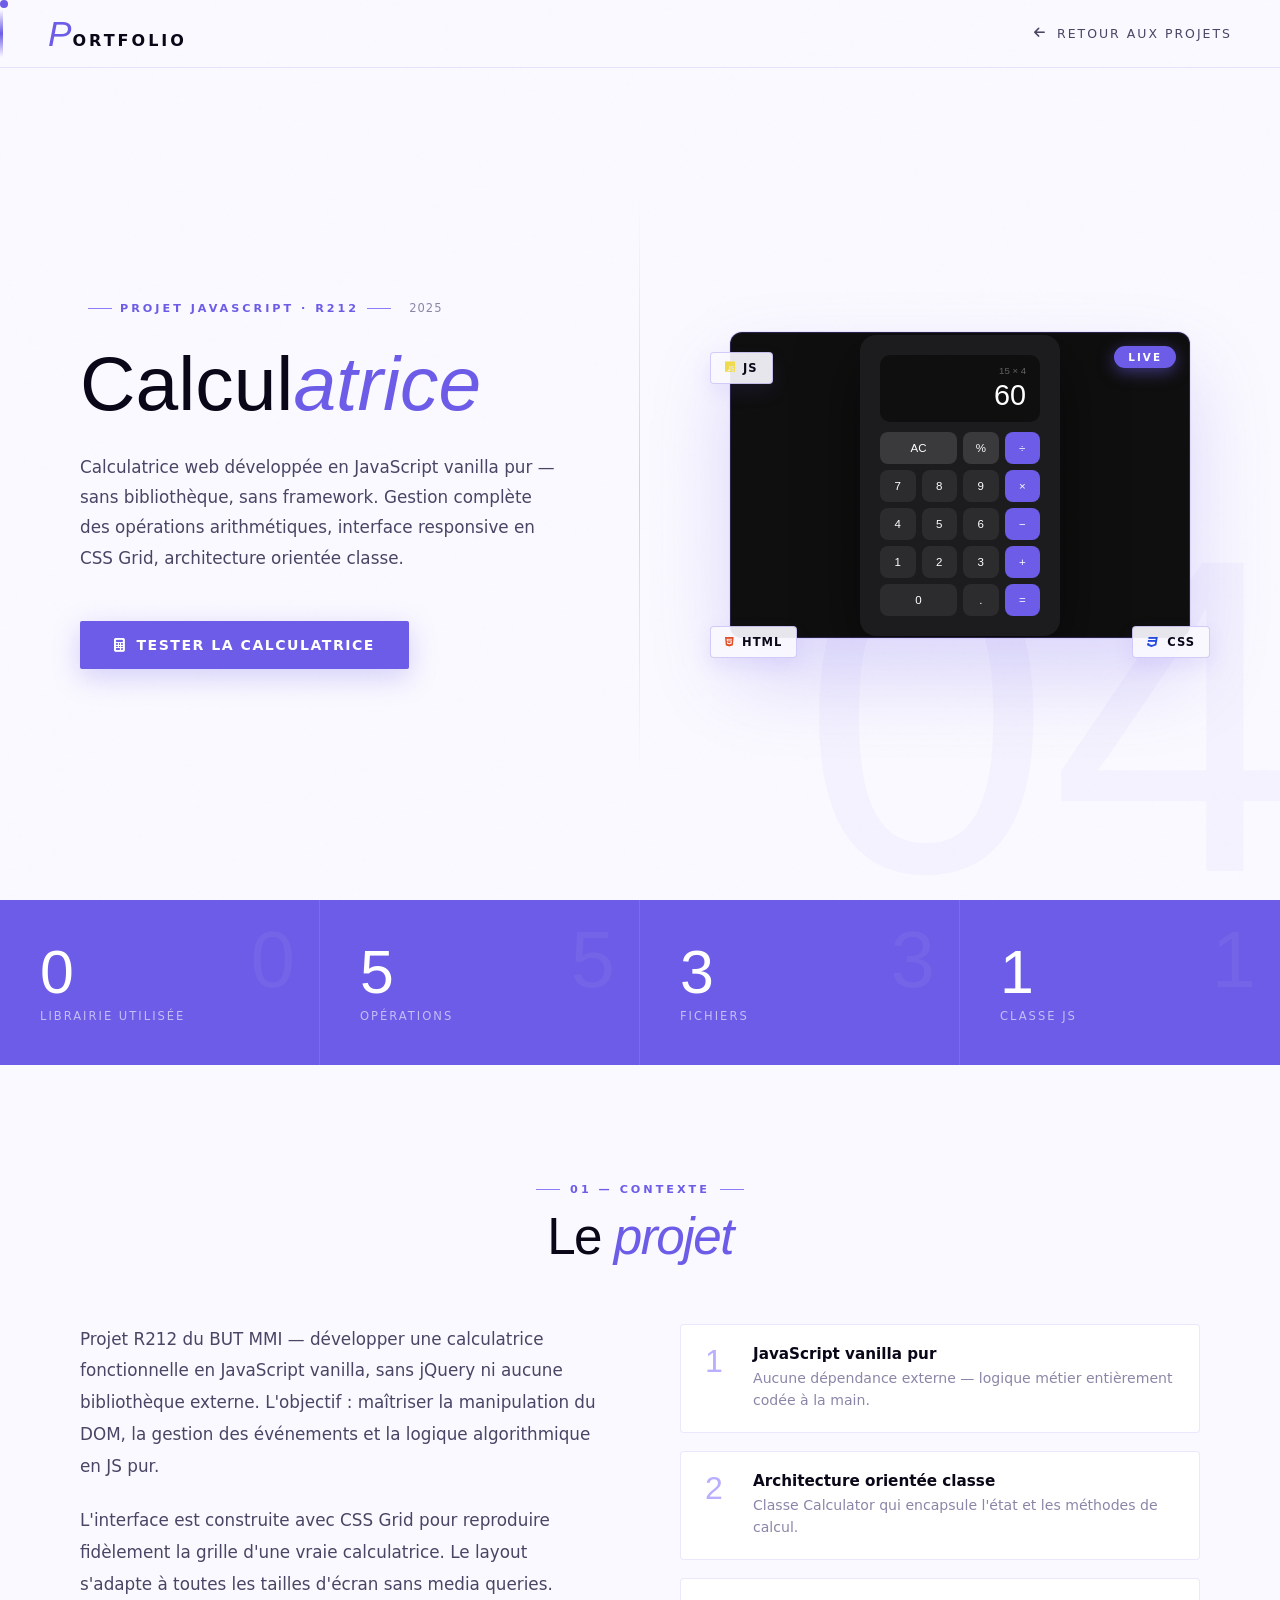
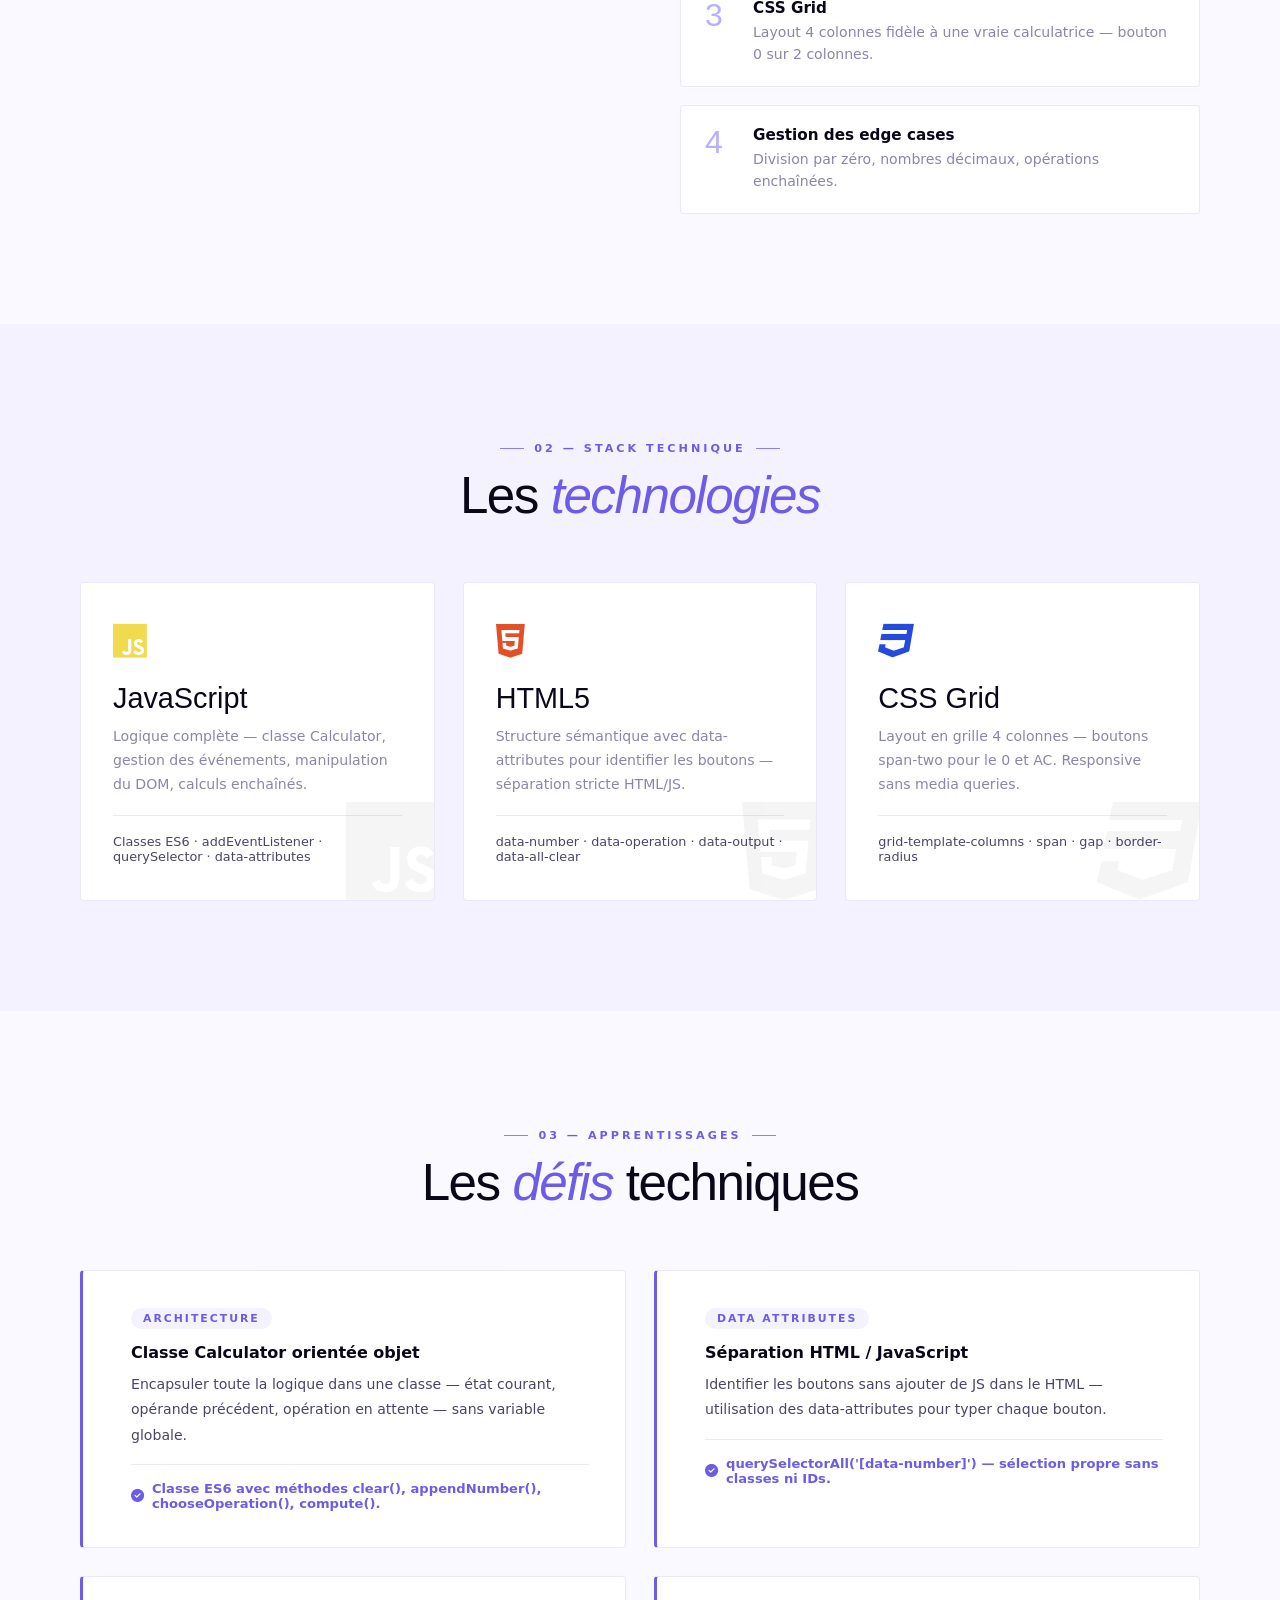
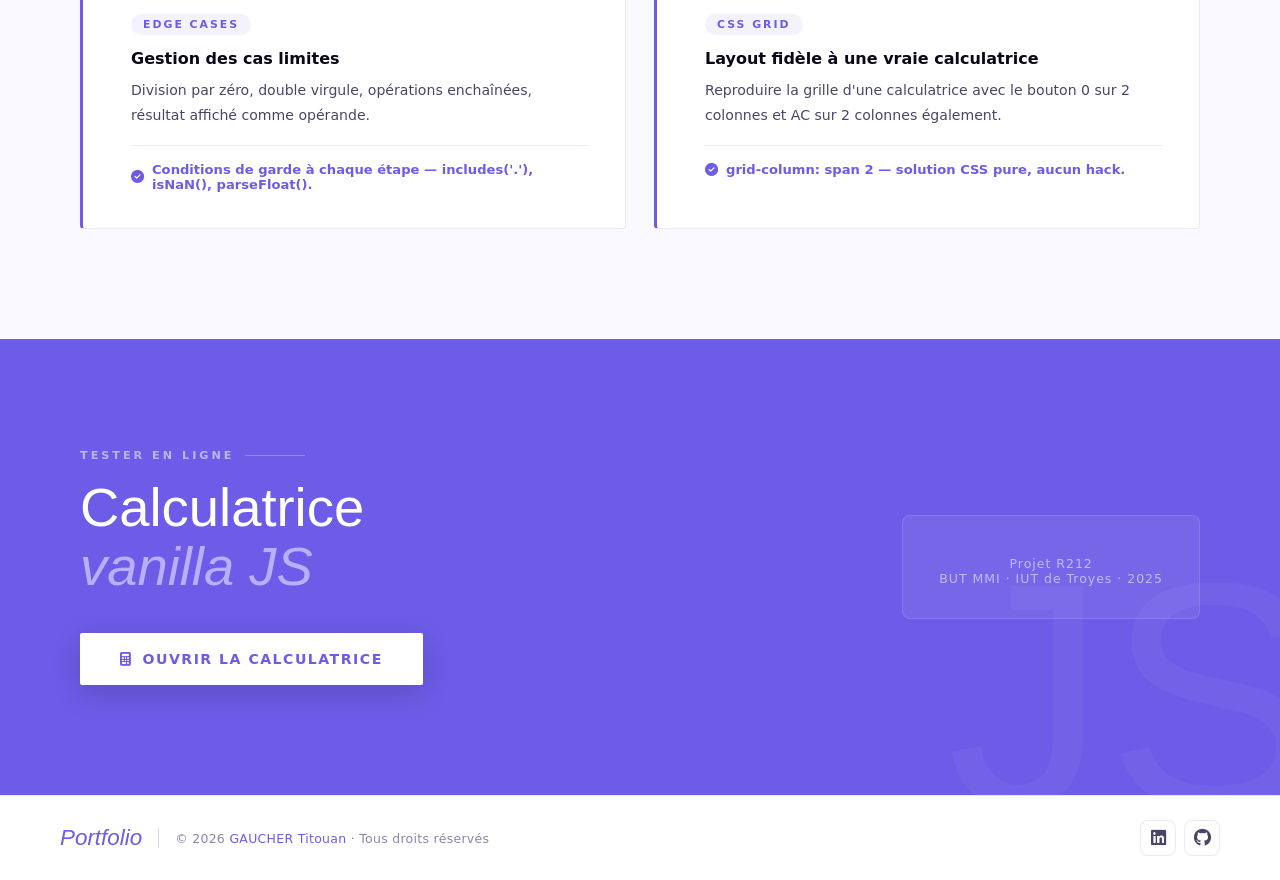
==== commit b6f5c2ca: "Perf : polices auto-hébergées (WOFF2) + srcset photos - Supprime Google Fonts CDN sur les 5 pages (0" ====
--- a/projet-calculatrice.html
+++ b/projet-calculatrice.html
@@ -13,11 +13,9 @@
   <meta property="og:type" content="website">
   <meta property="og:url" content="https://titoox.github.io/projet-calculatrice.html">
   <meta property="og:locale" content="fr_FR">
-  <link rel="preconnect" href="https://fonts.googleapis.com" crossorigin>
-  <link rel="preconnect" href="https://fonts.gstatic.com" crossorigin>
-  <link rel="stylesheet" href="https://fonts.googleapis.com/css2?family=Poppins:ital,wght@0,300;0,400;0,600;0,700;0,800;1,300&family=Inter:wght@200;300;400;500&display=swap">
   <link rel="stylesheet" href="https://cdnjs.cloudflare.com/ajax/libs/font-awesome/6.5.2/css/all.min.css" />
   <link rel="icon" type="image/png" href="./images/favicon.png" />
+  <link rel="stylesheet" href="css/fonts.css" />
   <link rel="stylesheet" href="css/styles.css" />
   <link rel="stylesheet" href="css/responsive.css" />
   <link rel="stylesheet" href="css/scroll.css" />
--- a/css/fonts.css
+++ b/css/fonts.css
@@ -0,0 +1,49 @@
+/* Inter variable font — latin (un seul fichier couvre les poids 300 à 500) */
+@font-face {
+  font-family: 'Inter';
+  font-style: normal;
+  font-weight: 300 500;
+  font-display: swap;
+  src: url(../fonts/inter.woff2) format('woff2');
+  unicode-range: U+0000-00FF, U+0131, U+0152-0153, U+02BB-02BC, U+02C6, U+02DA, U+02DC, U+0304, U+0308, U+0329, U+2000-206F, U+20AC, U+2122, U+2191, U+2193, U+2212, U+2215, U+FEFF, U+FFFD;
+}
+
+/* latin - Poppins 300 italic */
+@font-face {
+  font-family: 'Poppins';
+  font-style: italic;
+  font-weight: 300;
+  font-display: swap;
+  src: url(../fonts/poppins-light-italic.woff2) format('woff2');
+  unicode-range: U+0000-00FF, U+0131, U+0152-0153, U+02BB-02BC, U+02C6, U+02DA, U+02DC, U+0304, U+0308, U+0329, U+2000-206F, U+20AC, U+2122, U+2191, U+2193, U+2212, U+2215, U+FEFF, U+FFFD;
+}
+
+/* latin - Poppins 300 normal */
+@font-face {
+  font-family: 'Poppins';
+  font-style: normal;
+  font-weight: 300;
+  font-display: swap;
+  src: url(../fonts/poppins-light.woff2) format('woff2');
+  unicode-range: U+0000-00FF, U+0131, U+0152-0153, U+02BB-02BC, U+02C6, U+02DA, U+02DC, U+0304, U+0308, U+0329, U+2000-206F, U+20AC, U+2122, U+2191, U+2193, U+2212, U+2215, U+FEFF, U+FFFD;
+}
+
+/* latin - Poppins 400 normal */
+@font-face {
+  font-family: 'Poppins';
+  font-style: normal;
+  font-weight: 400;
+  font-display: swap;
+  src: url(../fonts/poppins-regular.woff2) format('woff2');
+  unicode-range: U+0000-00FF, U+0131, U+0152-0153, U+02BB-02BC, U+02C6, U+02DA, U+02DC, U+0304, U+0308, U+0329, U+2000-206F, U+20AC, U+2122, U+2191, U+2193, U+2212, U+2215, U+FEFF, U+FFFD;
+}
+
+/* latin - Poppins 600 normal */
+@font-face {
+  font-family: 'Poppins';
+  font-style: normal;
+  font-weight: 600;
+  font-display: swap;
+  src: url(../fonts/poppins-semibold.woff2) format('woff2');
+  unicode-range: U+0000-00FF, U+0131, U+0152-0153, U+02BB-02BC, U+02C6, U+02DA, U+02DC, U+0304, U+0308, U+0329, U+2000-206F, U+20AC, U+2122, U+2191, U+2193, U+2212, U+2215, U+FEFF, U+FFFD;
+}
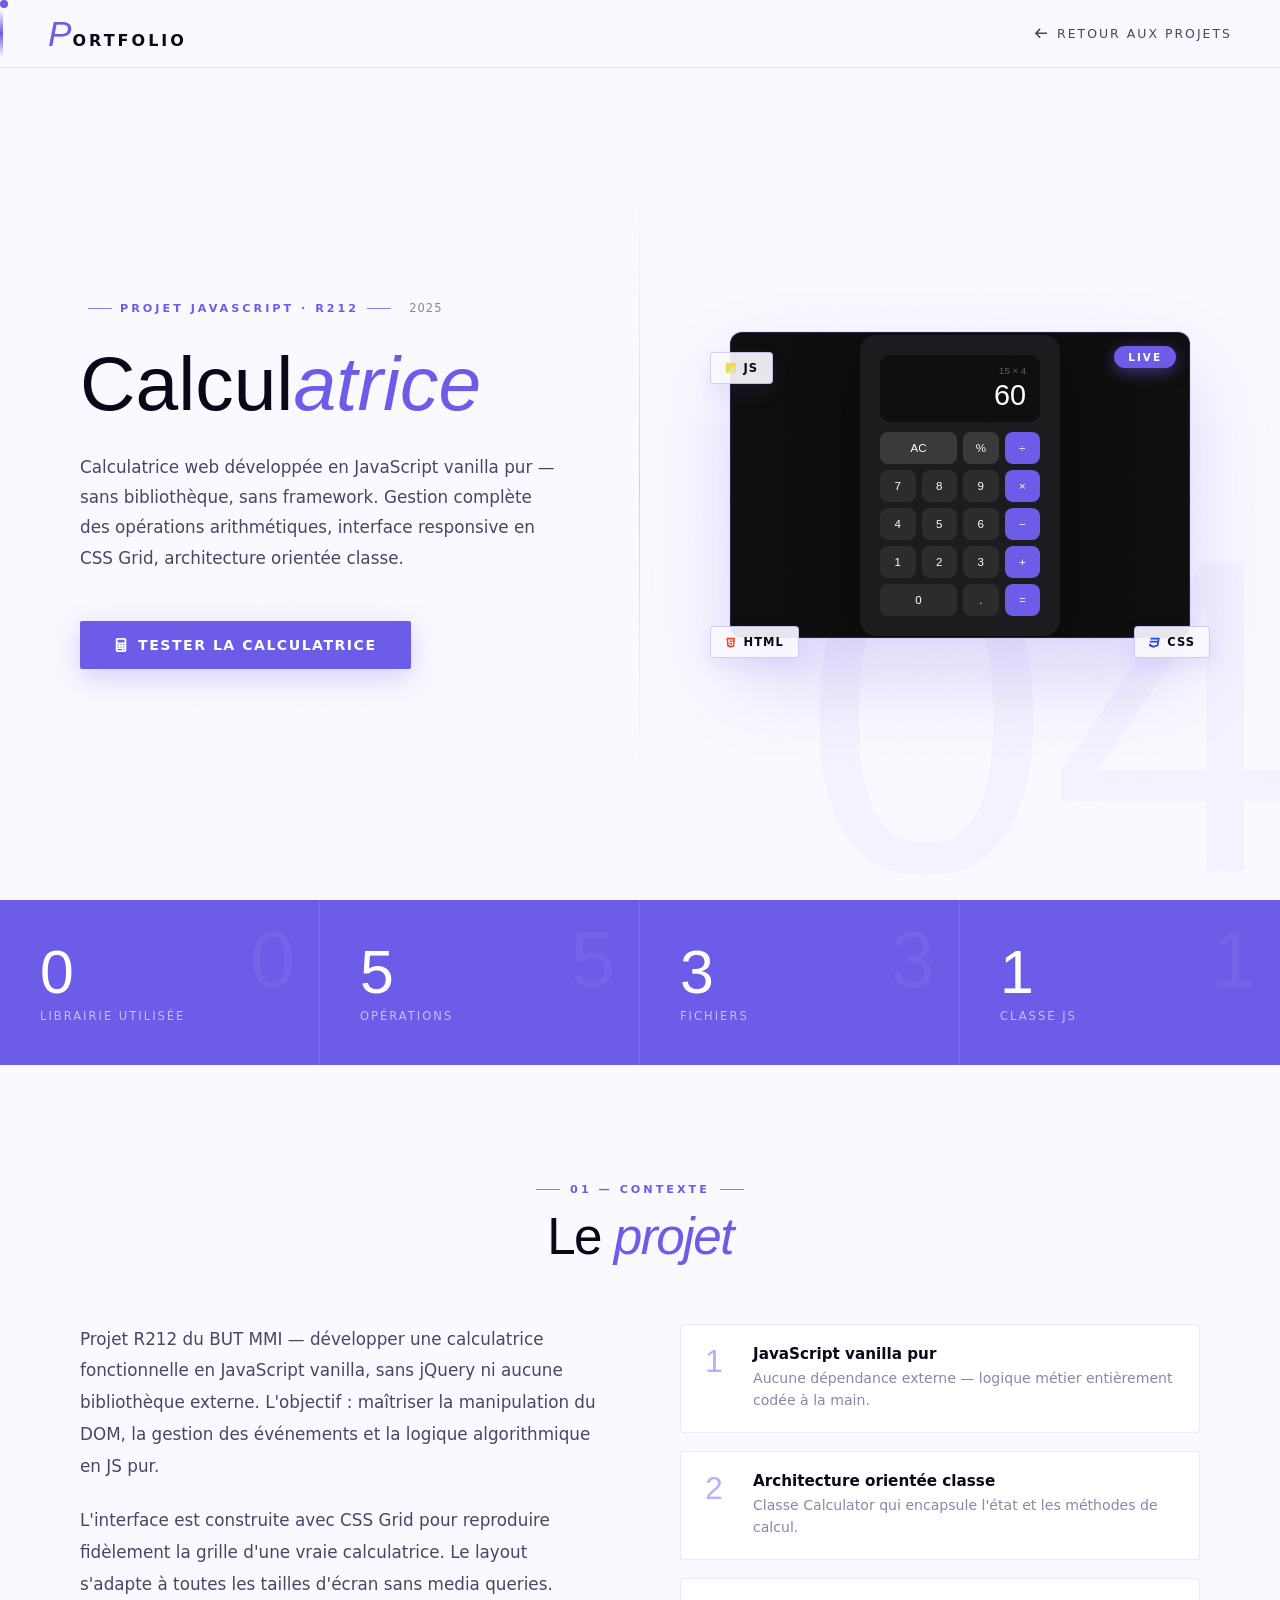
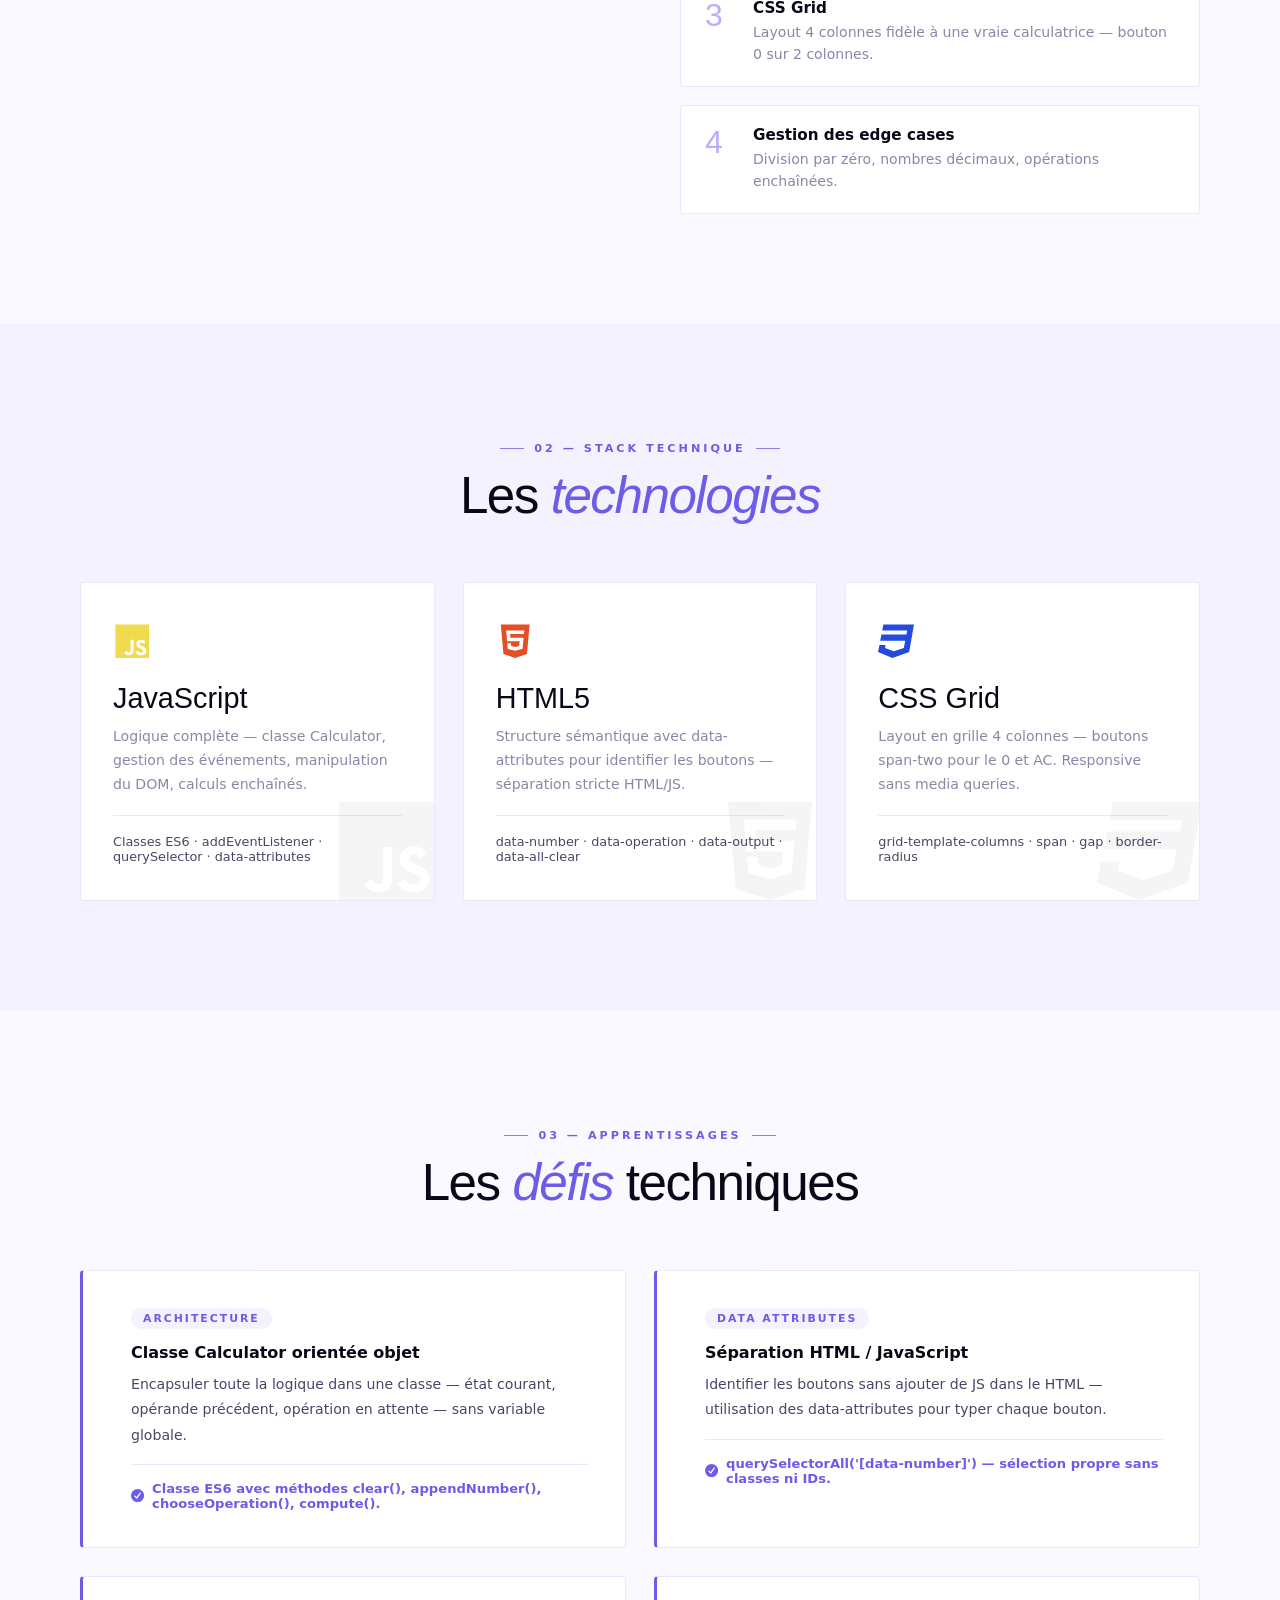
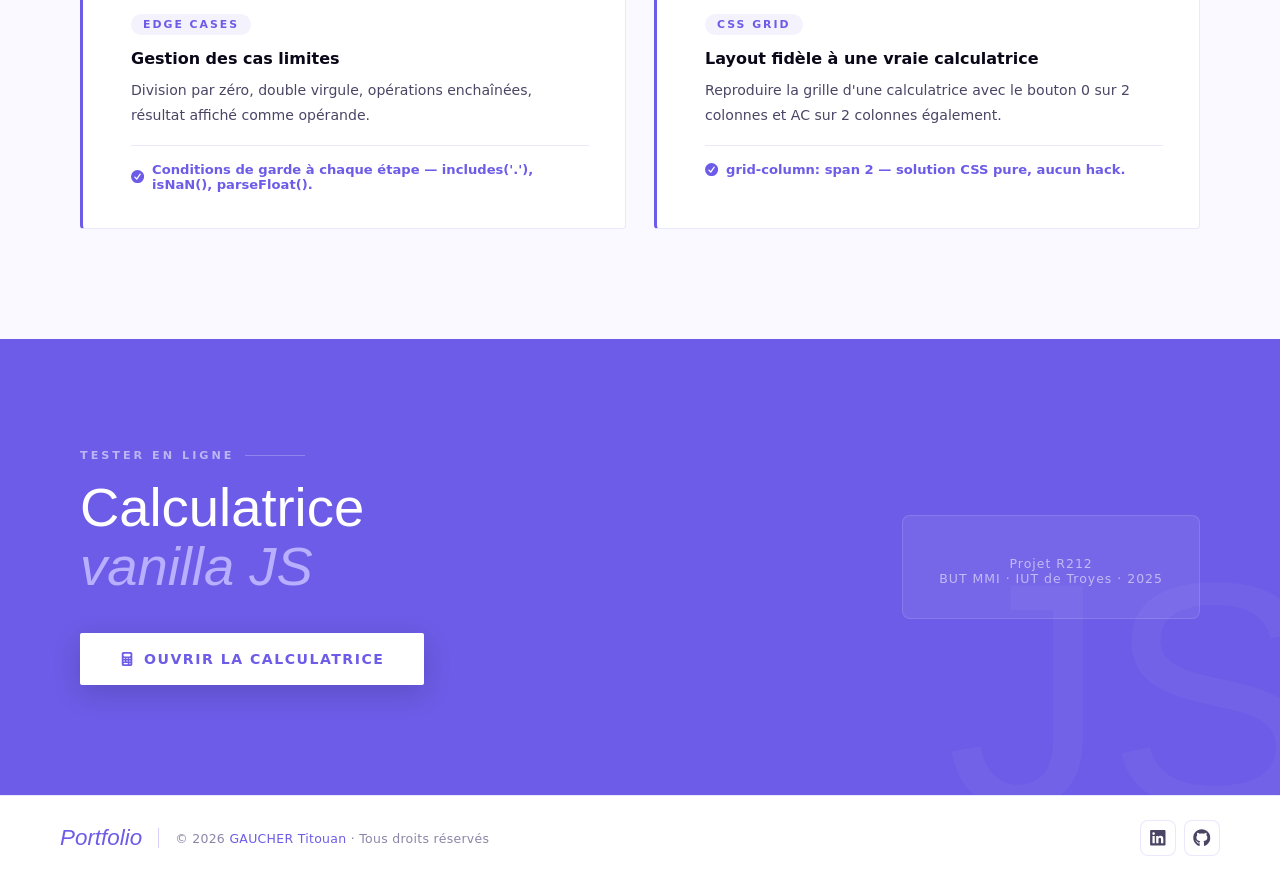
==== commit 150880e9: "Perf : remplace Font Awesome CDN par sprite SVG local, optimise images - Supprime Font Awesome CDN (" ====
--- a/projet-calculatrice.html
+++ b/projet-calculatrice.html
@@ -13,13 +13,38 @@
   <meta property="og:type" content="website">
   <meta property="og:url" content="https://titoox.github.io/projet-calculatrice.html">
   <meta property="og:locale" content="fr_FR">
-  <link rel="stylesheet" href="https://cdnjs.cloudflare.com/ajax/libs/font-awesome/6.5.2/css/all.min.css" />
   <link rel="icon" type="image/png" href="./images/favicon.png" />
   <link rel="stylesheet" href="css/fonts.css" />
   <link rel="stylesheet" href="css/styles.css" />
   <link rel="stylesheet" href="css/responsive.css" />
   <link rel="stylesheet" href="css/scroll.css" />
   <link rel="stylesheet" href="css/projet.css" />
+
+  <!-- GEO : données structurées pour les moteurs génératifs -->
+  <script type="application/ld+json">
+  {
+    "@context": "https://schema.org",
+    "@type": "SoftwareApplication",
+    "name": "Calculatrice JavaScript Vanilla",
+    "applicationCategory": "WebApplication",
+    "operatingSystem": "Web",
+    "description": "Calculatrice web développée en JavaScript vanilla pur — sans bibliothèque ni framework. Gestion des opérations arithmétiques, interface responsive en CSS Grid et architecture orientée classe.",
+    "url": "https://titoox.github.io/Calculatrice-JS/",
+    "dateCreated": "2025",
+    "inLanguage": "fr",
+    "keywords": ["JavaScript", "HTML5", "CSS Grid", "programmation orientée objet"],
+    "author": {
+      "@type": "Person",
+      "name": "Titouan Gaucher",
+      "url": "https://titoox.github.io/"
+    },
+    "isPartOf": {
+      "@type": "WebSite",
+      "name": "Portfolio de Titouan Gaucher",
+      "url": "https://titoox.github.io/"
+    }
+  }
+  </script>
 </head>
 <body>
 
@@ -32,7 +57,7 @@
       <span class="logo-rest">ortfolio</span>
     </a>
     <a class="nav-back" href="index.html#projets">
-      <i class="fa-solid fa-arrow-left"></i> Retour aux projets
+      <svg class="icon" aria-hidden="true"><use href="images/icons.svg#arrow-left"></use></svg> Retour aux projets
     </a>
   </header>
 
@@ -58,7 +83,7 @@
 
       <div class="projet-hero__actions reveal">
         <a class="btn-demo" href="https://titoox.github.io/Calculatrice-JS/" target="_blank" rel="noopener">
-          <i class="fa-solid fa-calculator"></i> Tester la calculatrice
+          <svg class="icon" aria-hidden="true"><use href="images/icons.svg#calculator"></use></svg> Tester la calculatrice
         </a>
       </div>
     </div>
@@ -95,13 +120,13 @@
           </div>
         </div>
         <div class="preview-tag preview-tag--css">
-          <i class="fa-brands fa-js" style="color:#f0db4f"></i> JS
+          <svg class="icon" aria-hidden="true" style="color:#f0db4f"><use href="images/icons.svg#js"></use></svg> JS
         </div>
         <div class="preview-tag preview-tag--js">
-          <i class="fa-brands fa-html5" style="color:#e34f26"></i> HTML
+          <svg class="icon" aria-hidden="true" style="color:#e34f26"><use href="images/icons.svg#html5"></use></svg> HTML
         </div>
         <div class="preview-tag preview-tag--html">
-          <i class="fa-brands fa-css3" style="color:#254bde"></i> CSS
+          <svg class="icon" aria-hidden="true" style="color:#254bde"><use href="images/icons.svg#css3"></use></svg> CSS
         </div>
       </div>
     </div>
@@ -183,25 +208,25 @@
     </div>
     <div class="stack-grid">
       <div class="tech-card reveal">
-        <div class="tech-card__icon"><i class="fa-brands fa-js" style="color:#f0db4f"></i></div>
+        <div class="tech-card__icon"><svg class="icon" aria-hidden="true" style="color:#f0db4f"><use href="images/icons.svg#js"></use></svg></div>
         <div class="tech-card__name">JavaScript</div>
         <div class="tech-card__desc">Logique complète — classe Calculator, gestion des événements, manipulation du DOM, calculs enchaînés.</div>
         <div class="tech-card__usage">Classes ES6 · addEventListener · querySelector · data-attributes</div>
-        <div class="tech-card__bg"><i class="fa-brands fa-js"></i></div>
+        <div class="tech-card__bg"><svg class="icon" aria-hidden="true"><use href="images/icons.svg#js"></use></svg></div>
       </div>
       <div class="tech-card reveal">
-        <div class="tech-card__icon"><i class="fa-brands fa-html5" style="color:#e34f26"></i></div>
+        <div class="tech-card__icon"><svg class="icon" aria-hidden="true" style="color:#e34f26"><use href="images/icons.svg#html5"></use></svg></div>
         <div class="tech-card__name">HTML5</div>
         <div class="tech-card__desc">Structure sémantique avec data-attributes pour identifier les boutons — séparation stricte HTML/JS.</div>
         <div class="tech-card__usage">data-number · data-operation · data-output · data-all-clear</div>
-        <div class="tech-card__bg"><i class="fa-brands fa-html5"></i></div>
+        <div class="tech-card__bg"><svg class="icon" aria-hidden="true"><use href="images/icons.svg#html5"></use></svg></div>
       </div>
       <div class="tech-card reveal">
-        <div class="tech-card__icon"><i class="fa-brands fa-css3" style="color:#254bde"></i></div>
+        <div class="tech-card__icon"><svg class="icon" aria-hidden="true" style="color:#254bde"><use href="images/icons.svg#css3"></use></svg></div>
         <div class="tech-card__name">CSS Grid</div>
         <div class="tech-card__desc">Layout en grille 4 colonnes — boutons span-two pour le 0 et AC. Responsive sans media queries.</div>
         <div class="tech-card__usage">grid-template-columns · span · gap · border-radius</div>
-        <div class="tech-card__bg"><i class="fa-brands fa-css3"></i></div>
+        <div class="tech-card__bg"><svg class="icon" aria-hidden="true"><use href="images/icons.svg#css3"></use></svg></div>
       </div>
     </div>
   </section>
@@ -220,7 +245,7 @@
           Encapsuler toute la logique dans une classe — état courant, opérande précédent, opération en attente — sans variable globale.
         </div>
         <div class="diff-card__solution">
-          <i class="fa-solid fa-check-circle"></i>
+          <svg class="icon" aria-hidden="true"><use href="images/icons.svg#check-circle"></use></svg>
           Classe ES6 avec méthodes clear(), appendNumber(), chooseOperation(), compute().
         </div>
       </div>
@@ -231,7 +256,7 @@
           Identifier les boutons sans ajouter de JS dans le HTML — utilisation des data-attributes pour typer chaque bouton.
         </div>
         <div class="diff-card__solution">
-          <i class="fa-solid fa-check-circle"></i>
+          <svg class="icon" aria-hidden="true"><use href="images/icons.svg#check-circle"></use></svg>
           querySelectorAll('[data-number]') — sélection propre sans classes ni IDs.
         </div>
       </div>
@@ -242,7 +267,7 @@
           Division par zéro, double virgule, opérations enchaînées, résultat affiché comme opérande.
         </div>
         <div class="diff-card__solution">
-          <i class="fa-solid fa-check-circle"></i>
+          <svg class="icon" aria-hidden="true"><use href="images/icons.svg#check-circle"></use></svg>
           Conditions de garde à chaque étape — includes('.'), isNaN(), parseFloat().
         </div>
       </div>
@@ -253,7 +278,7 @@
           Reproduire la grille d'une calculatrice avec le bouton 0 sur 2 colonnes et AC sur 2 colonnes également.
         </div>
         <div class="diff-card__solution">
-          <i class="fa-solid fa-check-circle"></i>
+          <svg class="icon" aria-hidden="true"><use href="images/icons.svg#check-circle"></use></svg>
           grid-column: span 2 — solution CSS pure, aucun hack.
         </div>
       </div>
@@ -267,7 +292,7 @@
       <h2 class="cta-title">Calculatrice<br><em>vanilla JS</em></h2>
       <div class="cta-actions">
         <a class="btn-cta-primary" href="https://titoox.github.io/Calculatrice-JS/" target="_blank" rel="noopener">
-          <i class="fa-solid fa-calculator"></i> Ouvrir la calculatrice
+          <svg class="icon" aria-hidden="true"><use href="images/icons.svg#calculator"></use></svg> Ouvrir la calculatrice
         </a>
       </div>
     </div>
@@ -290,10 +315,10 @@
     </div>
     <nav class="icones-footer" aria-label="Réseaux sociaux">
       <a href="https://www.linkedin.com/in/titouan-gaucher/" target="_blank" aria-label="LinkedIn">
-        <i class="fa-brands fa-linkedin"></i>
+        <svg class="icon" aria-hidden="true"><use href="images/icons.svg#linkedin"></use></svg>
       </a>
       <a href="https://github.com/Titoox" target="_blank" aria-label="GitHub">
-        <i class="fa-brands fa-github"></i>
+        <svg class="icon" aria-hidden="true"><use href="images/icons.svg#github"></use></svg>
       </a>
     </nav>
   </footer>
--- a/css/styles.css
+++ b/css/styles.css
@@ -607,19 +607,24 @@
   font-family: var(--serif); font-size: 1.3em; font-weight: 400; font-style: italic;
   color: var(--texte); margin-bottom: 24px;
 }
-.carte-competence .fa-code,
-.carte-competence .fa-gear,
-.carte-competence .fa-paintbrush {
+.icon {
+  display: inline-block;
+  width: 1em; height: 1em;
+  vertical-align: -0.125em;
+  fill: currentColor;
+  flex-shrink: 0;
+}
+
+.icone-categorie {
   display: inline-flex; align-items: center; justify-content: center;
   width: 52px; height: 52px; border-radius: 12px;
-  background: var(--gris-clair); color: var(--v1); font-size: 1.3em;
+  background: var(--gris-clair); color: var(--v1);
   margin-bottom: 16px; border: 1px solid var(--bordure);
   transition: background 0.2s ease, color 0.2s ease, transform 0.2s var(--ease-spring);
   will-change: transform;
 }
-.carte-competence:hover .fa-code,
-.carte-competence:hover .fa-gear,
-.carte-competence:hover .fa-paintbrush {
+.icone-categorie .icon { width: 24px; height: 24px; }
+.carte-competence:hover .icone-categorie {
   background: var(--v1); color: #fff;
   transform: scale(1.08) rotate(-3deg);
 }
@@ -628,7 +633,7 @@
   font-size: 0.92em; line-height: 2.4; color: var(--texte2);
   display: flex; align-items: center; justify-content: center; gap: 8px;
 }
-.competence-liste .fa-brands { font-size: 1.2em; }
+.competence-liste .icon { width: 1.2em; height: 1.2em; }
 .competence-liste img { width: 18px; }
 
 /* ================================================================
@@ -724,9 +729,8 @@
 }
 .carte-projet:hover .projet-pied { transform: translateY(0); }
 
-.projet-technos .fa-brands,
-.projet-technos .fa-solid {
-  font-size: 1.2em; padding-left: 3px; color: rgba(255,255,255,0.85);
+.projet-technos .icon {
+  width: 1.2em; height: 1.2em; padding-left: 3px; color: rgba(255,255,255,0.85);
 }
 
 .lien-projet {
@@ -843,7 +847,7 @@
   border-color: var(--bordure);
   transform: translateX(5px);
 }
-.contact-ligne i { color: var(--v1); font-size: 1em; width: 18px; text-align: center; flex-shrink: 0; }
+.contact-ligne .icon { color: var(--v1); width: 18px; height: 1em; flex-shrink: 0; }
 .separateur { font-size: 1.6em; font-weight: 100; margin: 0 8px; }
 
 /* Responsive fenêtre contact */
--- a/css/responsive.css
+++ b/css/responsive.css
@@ -237,13 +237,12 @@
   }
   .carte-competence { padding: 28px 20px; }
   .carte-competence h4 { font-size: 1.1em; margin-bottom: 16px; }
-  .carte-competence .fa-code,
-  .carte-competence .fa-gear,
-  .carte-competence .fa-paintbrush {
-    width: 44px; height: 44px; line-height: 44px;
-    font-size: 1.1em; border-radius: 10px;
+  .icone-categorie {
+    width: 44px; height: 44px;
+    border-radius: 10px;
     margin-bottom: 10px;
   }
+  .icone-categorie .icon { width: 20px; height: 20px; }
   .competence-liste p { font-size: 0.88em; line-height: 2.0; }
 
   /* ── SECTION PROJETS ── */
